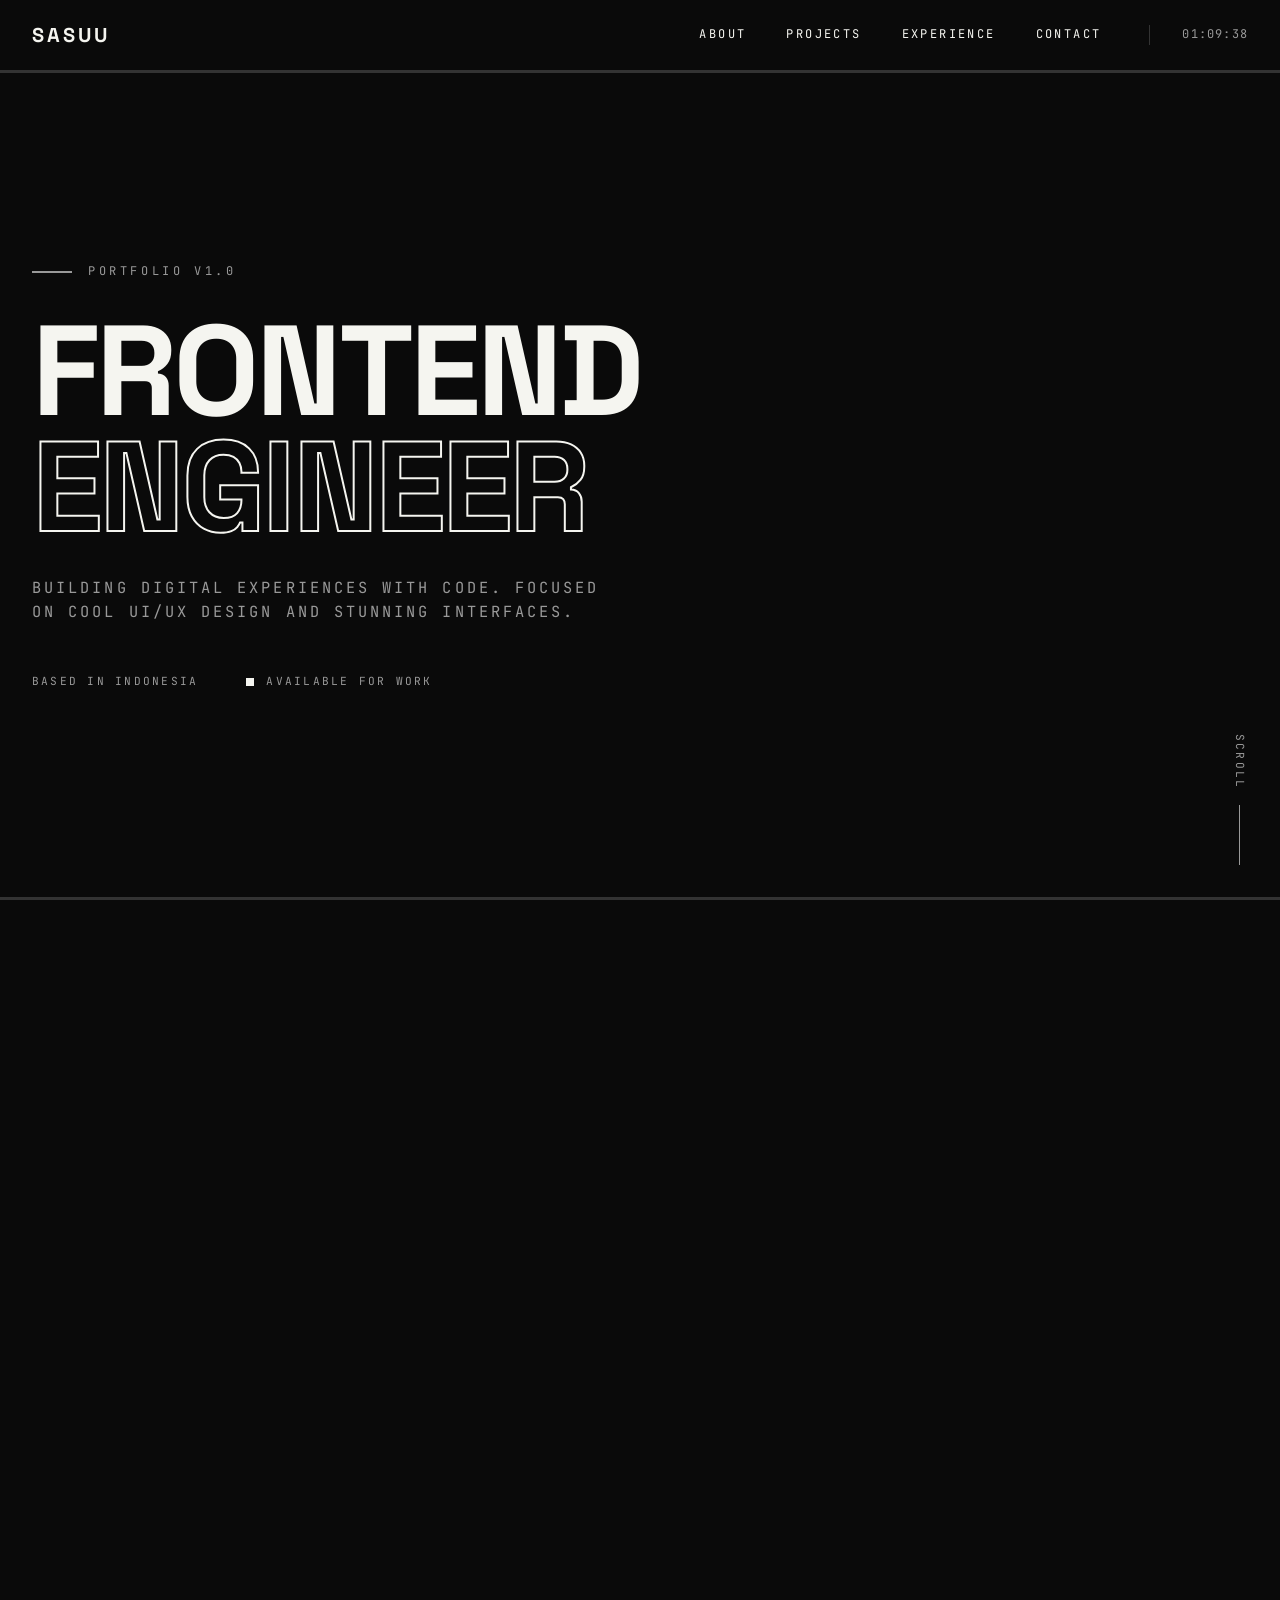
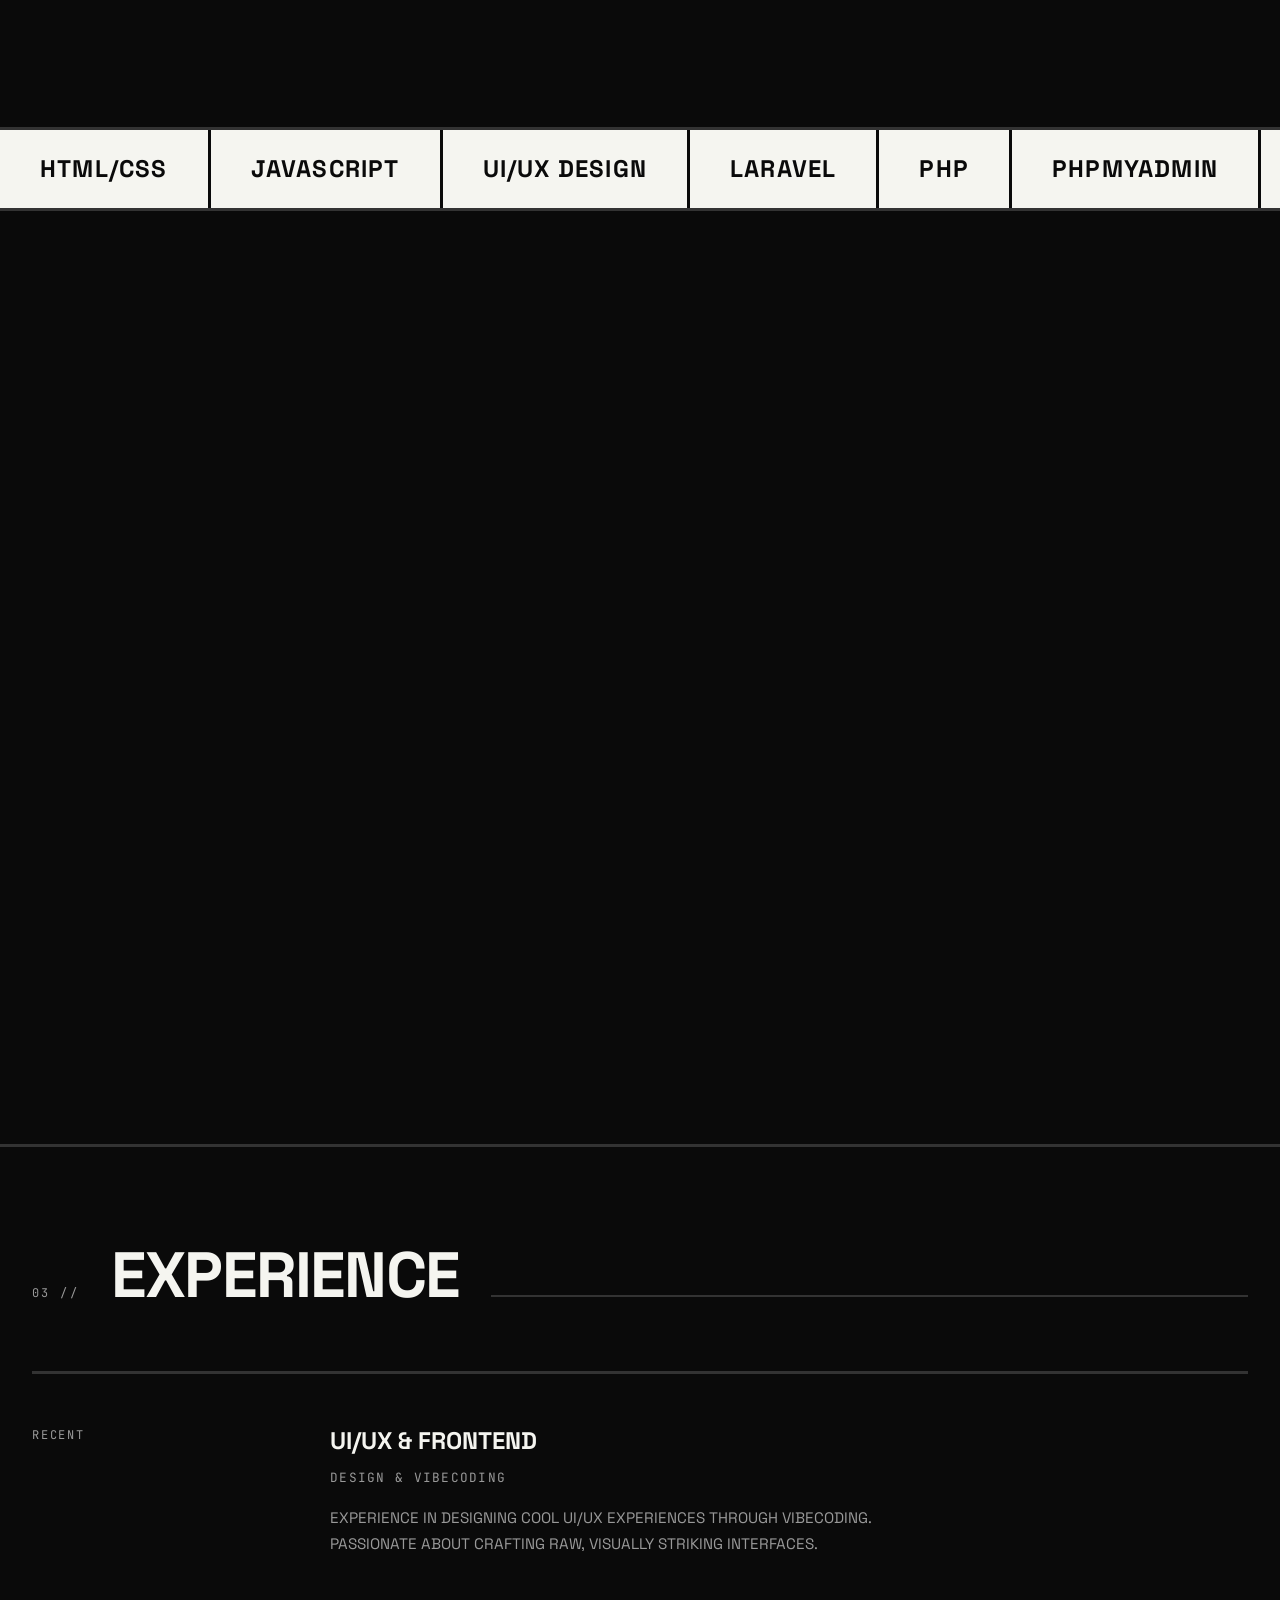
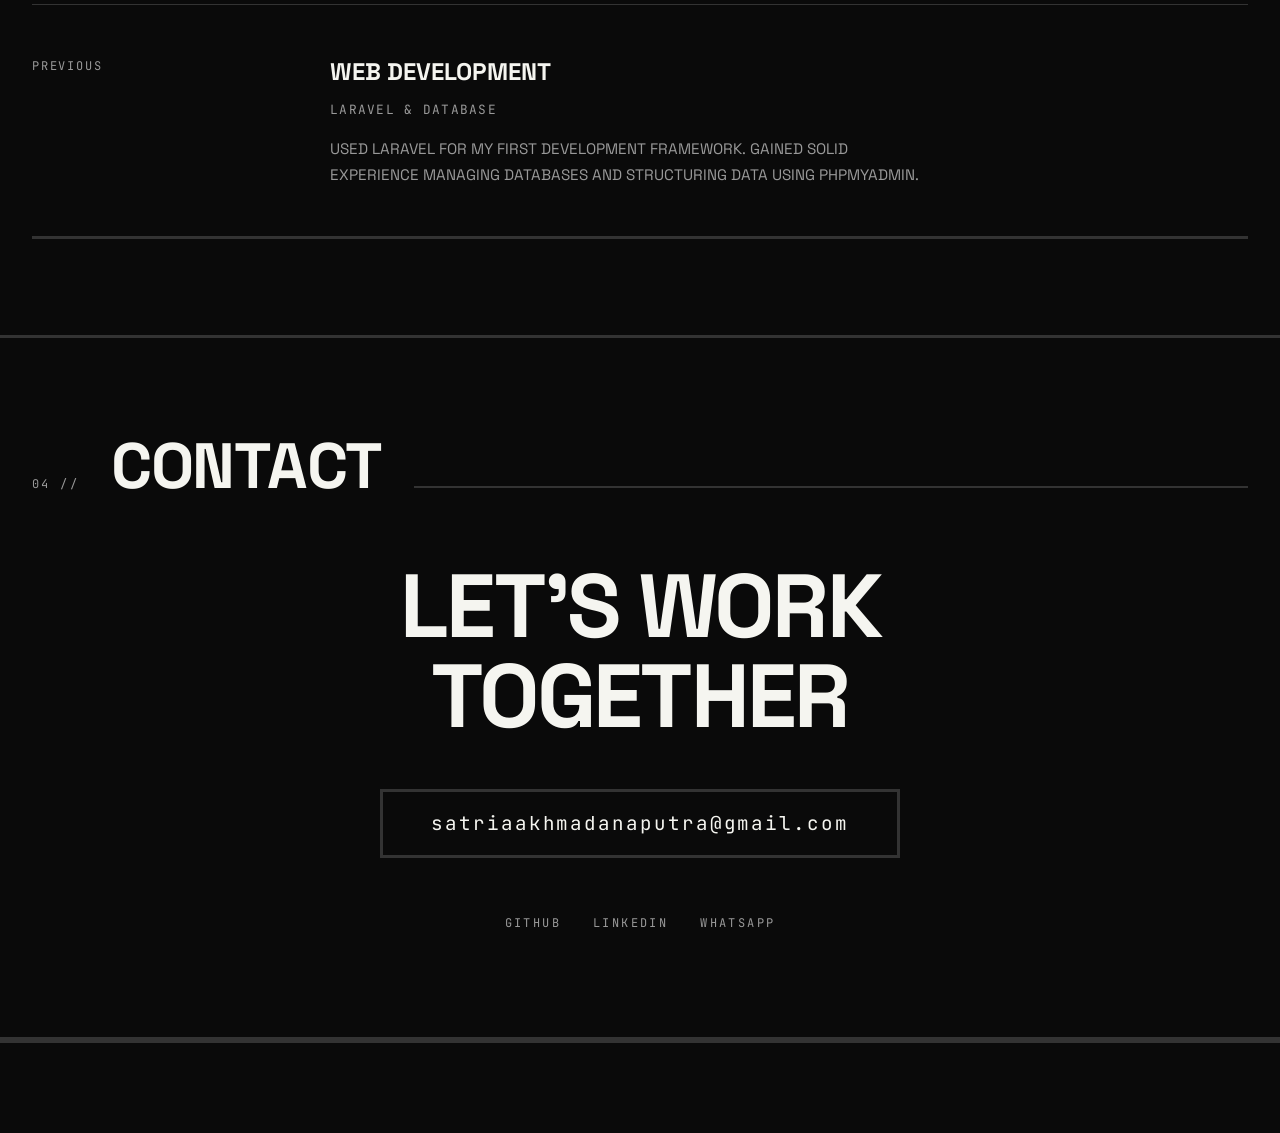
==== index.html @ 155a7291 "portofolio baru" ====
<!DOCTYPE html>
<html lang="en">
<head>
  <meta charset="UTF-8">
  <meta name="viewport" content="width=device-width, initial-scale=1.0">
  
  <title>SASUU | FRONTEND ENGINEER</title>
  <meta name="description" content="Portfolio of Satria Akhmadana Putra (Sasuu), a Frontend Engineer building digital experiences with code.">
  
  <meta property="og:title" content="SASUU | FRONTEND ENGINEER">
  <meta property="og:description" content="Portfolio of Satria Akhmadana Putra (Sasuu), a Frontend Engineer.">
  <meta property="og:type" content="website">
  
  <link rel="icon" type="image/svg+xml" href="data:image/svg+xml,<svg xmlns=%22http://www.w3.org/2000/svg%22 viewBox=%220 0 100 100%22><rect width=%22100%22 height=%22100%22 fill=%22%230A0A0A%22/><text y=%2250%22 x=%2250%22 fill=%22%23F5F5F0%22 font-family=%22sans-serif%22 font-size=%2240%22 dominant-baseline=%22middle%22 text-anchor=%22middle%22>SA</text></svg>">
  
  <link rel="stylesheet" href="style.css">
</head>
<body>

  <!-- ==================== PRELOADER ==================== -->
  <div id="preloader">
    <div class="preloader-text">INITIALIZING SYSTEM</div>
    <div class="preloader-counter">0</div>
    <div class="preloader-line"></div>
  </div>

  <!-- ==================== SCROLL PROGRESS ==================== -->
  <div class="scroll-progress"></div>

  <!-- ==================== NAVIGATION ==================== -->
  <nav class="navbar">
    <div class="nav-inner">
      <a href="#" class="nav-logo" data-scramble>SASUU</a>
      
      <div class="nav-menu">
        <a href="#about" class="nav-link">ABOUT</a>
        <a href="#projects" class="nav-link">PROJECTS</a>
        <a href="#experience" class="nav-link">EXPERIENCE</a>
        <a href="#contact" class="nav-link">CONTACT</a>
        <div class="nav-time">
          <span class="current-time">00:00:00</span>
        </div>
      </div>

      <button class="nav-toggle" aria-label="Toggle Menu">
        <span></span>
        <span></span>
        <span></span>
      </button>
    </div>
  </nav>

  <!-- ==================== HERO SECTION ==================== -->
  <header class="hero">
    <div class="hero-inner">
      <div class="hero-label reveal-left">PORTFOLIO V1.0</div>
      
      <h1 class="hero-title reveal">
        <span data-scramble>FRONTEND</span>
        <span class="outline-text" data-scramble>ENGINEER</span>
      </h1>
      
      <p class="hero-subtitle reveal">
        BUILDING DIGITAL EXPERIENCES WITH CODE. FOCUSED ON COOL UI/UX DESIGN AND STUNNING INTERFACES.
      </p>

      <div class="hero-meta reveal">
        <div class="hero-meta-item">
          BASED IN INDONESIA
        </div>
        <div class="hero-meta-item">
          <span class="status-dot"></span>
          AVAILABLE FOR WORK
        </div>
      </div>
    </div>
    
    <div class="hero-scroll reveal">SCROLL</div>
  </header>

  <main>
    <!-- ==================== ABOUT SECTION ==================== -->
    <section id="about" class="section">
      <div class="section-header reveal">
        <div class="section-number">01 //</div>
        <h2 class="section-title" data-scramble>ABOUT</h2>
        <div class="section-line"></div>
      </div>

      <div class="about-grid reveal">
        <div class="about-photo">
          <img src="https://i.pinimg.com/736x/c5/d0/97/c5d09780739f3e67b4d905e7fbdde817.jpg" alt="Satria Akhmadana Putra (Sasuu)" style="width: 100%; height: 100%; object-fit: cover;">
        </div>
        
        <div class="about-content">
          <p class="about-bio">
            I AM <strong>SATRIA AKHMADANA PUTRA</strong>, ALSO KNOWN AS <strong>SASUU</strong> ONLINE. I AM A FRONTEND ENGINEER SPECIALIZING IN BUILDING EXCEPTIONAL DIGITAL EXPERIENCES.
            <br><br>
            MY EXPERTISE IS IN <strong>FRONTEND DEVELOPMENT</strong> AND DESIGNING COOL UI/UX EXPERIENCES THROUGH VIBECODING. I FOCUS ON CREATING ACCESSIBLE, HUMAN-CENTERED PRODUCTS WITH STUNNING INTERFACES.
          </p>

          <div class="about-stats">
            <div class="stat">
              <div class="stat-number"><span class="counter" data-target="1" data-suffix="">0</span></div>
              <div class="stat-label">YEAR EXP</div>
            </div>
            <div class="stat">
              <div class="stat-number"><span class="counter" data-target="3" data-suffix="+">0</span></div>
              <div class="stat-label">PROJECTS</div>
            </div>
            <div class="stat">
              <div class="stat-number"><span class="counter" data-target="6700" data-suffix="+">0</span></div>
              <div class="stat-label">LINES OF CODE</div>
            </div>
          </div>
        </div>
      </div>
    </section>

    <!-- ==================== SKILLS MARQUEE ==================== -->
    <section class="section marquee-section">
      <div class="marquee-wrapper">
        <div class="marquee-content">
          <div class="marquee-item">HTML/CSS</div>
          <div class="marquee-item">JAVASCRIPT</div>
          <div class="marquee-item">UI/UX DESIGN</div>
          <div class="marquee-item">LARAVEL</div>
          <div class="marquee-item">PHP</div>
          <div class="marquee-item">PHPMYADMIN</div>
          <div class="marquee-item">VIBECODING</div>
          <div class="marquee-item">GIT</div>
        </div>
        <div class="marquee-content" aria-hidden="true">
          <div class="marquee-item">HTML/CSS</div>
          <div class="marquee-item">JAVASCRIPT</div>
          <div class="marquee-item">UI/UX DESIGN</div>
          <div class="marquee-item">LARAVEL</div>
          <div class="marquee-item">PHP</div>
          <div class="marquee-item">PHPMYADMIN</div>
          <div class="marquee-item">VIBECODING</div>
          <div class="marquee-item">GIT</div>
        </div>
      </div>
    </section>

    <!-- ==================== PROJECTS SECTION ==================== -->
    <section id="projects" class="section">
      <div class="section-header reveal">
        <div class="section-number">02 //</div>
        <h2 class="section-title" data-scramble>SELECTED WORKS</h2>
        <div class="section-line"></div>
      </div>

      <div class="projects-grid reveal">
        
        <div class="project-card" data-category="frontend">
          <div class="project-number">01</div>
          <h3 class="project-title" data-scramble>FRONTEND PORTFOLIO</h3>
          <p class="project-desc">A BRUTALIST AND STUNNING FRONTEND PORTFOLIO DEMONSTRATING UI/UX SKILLS.</p>
          <div class="project-tags">
            <span class="project-tag">HTML/CSS</span>
            <span class="project-tag">JAVASCRIPT</span>
            <span class="project-tag">UI/UX</span>
          </div>
          <div class="project-links">
            <a href="#" class="project-link" target="_blank" rel="noopener">GITHUB</a>
          </div>
        </div>

        <div class="project-card" data-category="frontend">
          <div class="project-number">02</div>
          <h3 class="project-title" data-scramble>LARAVEL WEB APP</h3>
          <p class="project-desc">MY FIRST FULL WEB APPLICATION BUILT WITH LARAVEL FRAMEWORK AND PHPMYADMIN.</p>
          <div class="project-tags">
            <span class="project-tag">LARAVEL</span>
            <span class="project-tag">PHP</span>
            <span class="project-tag">PHPMYADMIN</span>
          </div>
          <div class="project-links">
            <a href="#" class="project-link" target="_blank" rel="noopener">GITHUB</a>
          </div>
        </div>

        <div class="project-card" data-category="frontend">
          <div class="project-number">03</div>
          <h3 class="project-title" data-scramble>UI/UX DESIGN EXPLORATION</h3>
          <p class="project-desc">COOL UI/UX DESIGN EXPLORATION THROUGH VIBECODING PRACTICES.</p>
          <div class="project-tags">
            <span class="project-tag">DESIGN</span>
            <span class="project-tag">VIBECODING</span>
          </div>
          <div class="project-links">
            <a href="#" class="project-link" target="_blank" rel="noopener">LIVE DEMO</a>
          </div>
        </div>

      </div>
    </section>

    <!-- ==================== EXPERIENCE SECTION ==================== -->
    <section id="experience" class="section">
      <div class="section-header reveal">
        <div class="section-number">03 //</div>
        <h2 class="section-title" data-scramble>EXPERIENCE</h2>
        <div class="section-line"></div>
      </div>

      <div class="experience-list">
        
        <div class="experience-item reveal">
          <div class="exp-date">RECENT</div>
          <div class="exp-content">
            <h3 class="exp-company">UI/UX & FRONTEND</h3>
            <div class="exp-role">DESIGN & VIBECODING</div>
            <p class="exp-desc">EXPERIENCE IN DESIGNING COOL UI/UX EXPERIENCES THROUGH VIBECODING. PASSIONATE ABOUT CRAFTING RAW, VISUALLY STRIKING INTERFACES.</p>
          </div>
        </div>

        <div class="experience-item reveal">
          <div class="exp-date">PREVIOUS</div>
          <div class="exp-content">
            <h3 class="exp-company">WEB DEVELOPMENT</h3>
            <div class="exp-role">LARAVEL & DATABASE</div>
            <p class="exp-desc">USED LARAVEL FOR MY FIRST DEVELOPMENT FRAMEWORK. GAINED SOLID EXPERIENCE MANAGING DATABASES AND STRUCTURING DATA USING PHPMYADMIN.</p>
          </div>
        </div>

      </div>
    </section>

    <!-- ==================== CONTACT SECTION ==================== -->
    <section id="contact" class="section">
      <div class="section-header reveal">
        <div class="section-number">04 //</div>
        <h2 class="section-title" data-scramble>CONTACT</h2>
        <div class="section-line"></div>
      </div>

      <div class="contact-inner reveal">
        <h2 class="contact-title">LET'S WORK<br>TOGETHER</h2>
        <a href="mailto:satriaakhmadanaputra@gmail.com" class="contact-email">SATRIAAKHMADANAPUTRA@GMAIL.COM</a>
        
        <div class="contact-socials">
          <a href="https://github.com/pemula-coding518" class="social-link" target="_blank" rel="noopener">GITHUB</a>
          <a href="https://www.linkedin.com/in/satria-putra-b079b2379?utm_source=share_via&utm_content=profile&utm_medium=member_android" class="social-link" target="_blank" rel="noopener">LINKEDIN</a>
          <a href="https://wa.me/6285770493387" class="social-link" target="_blank" rel="noopener">WHATSAPP</a>
        </div>
      </div>
    </section>
  </main>

  <!-- ==================== FOOTER ==================== -->
  <footer class="footer">
    <div class="footer-inner reveal">
      <div class="footer-col">
        &copy; <span class="current-year">2026</span> SATRIA AKHMADANA PUTRA
      </div>
      <div class="footer-col">
        INDONESIA
      </div>
      <div class="footer-col footer-links">
        <a href="#about" class="footer-link">ABOUT</a>
        <a href="#projects" class="footer-link">PROJECTS</a>
      </div>
    </div>
  </footer>

  <script src="script.js"></script>
</body>
</html>
---- style.css ----
/* ============================================================
   BRUTALIST PORTFOLIO — STYLE SHEET
   Monochrome · Angular · Raw · Professional
   ============================================================ */

/* ---------- Google Fonts ---------- */
@import url('https://fonts.googleapis.com/css2?family=Space+Grotesk:wght@400;500;600;700&family=JetBrains+Mono:wght@400;500&display=swap');

/* ---------- CSS Custom Properties ---------- */
:root {
  --bg:         #0A0A0A;
  --surface:    #141414;
  --border:     #333333;
  --text:       #F5F5F0;
  --text-dim:   #999999;
  --accent:     #FFFFFF;
  --highlight:  #E8E8E0;

  --font-heading: 'Space Grotesk', sans-serif;
  --font-mono:    'JetBrains Mono', monospace;

  --border-thick: 3px solid var(--border);
  --border-thin:  1px solid var(--border);
  --transition:   0.3s cubic-bezier(0.25, 0.46, 0.45, 0.94);
}

/* ---------- Reset ---------- */
*, *::before, *::after {
  margin: 0;
  padding: 0;
  box-sizing: border-box;
}

html {
  scroll-behavior: smooth;
  font-size: 16px;
  scrollbar-width: thin;
  scrollbar-color: var(--text-dim) var(--bg);
}

body {
  font-family: var(--font-heading);
  background: var(--bg);
  color: var(--text);
  line-height: 1.6;
  overflow-x: hidden;
  cursor: default;
}

::selection {
  background: var(--text);
  color: var(--bg);
}

img { max-width: 100%; display: block; }
a   { color: inherit; text-decoration: none; }
ul  { list-style: none; }

/* ---------- Custom Scrollbar (Webkit) ---------- */
::-webkit-scrollbar { width: 8px; }
::-webkit-scrollbar-track { background: var(--bg); }
::-webkit-scrollbar-thumb { background: var(--border); }
::-webkit-scrollbar-thumb:hover { background: var(--text-dim); }

/* ============================================================
   PRELOADER
   ============================================================ */
#preloader {
  position: fixed;
  inset: 0;
  z-index: 9999;
  background: var(--bg);
  display: flex;
  flex-direction: column;
  align-items: center;
  justify-content: center;
  transition: opacity 0.6s ease, visibility 0.6s ease;
}

#preloader.hidden {
  opacity: 0;
  visibility: hidden;
  pointer-events: none;
}

.preloader-text {
  font-family: var(--font-mono);
  font-size: 0.875rem;
  color: var(--text-dim);
  text-transform: uppercase;
  letter-spacing: 0.3em;
  margin-bottom: 2rem;
}

.preloader-counter {
  font-family: var(--font-heading);
  font-size: clamp(4rem, 15vw, 12rem);
  font-weight: 700;
  color: var(--text);
  line-height: 1;
}

.preloader-line {
  width: 200px;
  height: 3px;
  background: var(--border);
  margin-top: 2rem;
  position: relative;
  overflow: hidden;
}

.preloader-line::after {
  content: '';
  position: absolute;
  left: 0;
  top: 0;
  height: 100%;
  width: 0%;
  background: var(--text);
  transition: width 0.1s linear;
}

/* ============================================================
   SCROLL PROGRESS
   ============================================================ */
.scroll-progress {
  position: fixed;
  top: 0;
  left: 0;
  height: 3px;
  background: var(--text);
  width: 0%;
  z-index: 10000;
  transition: none;
}

/* ============================================================
   NAVIGATION
   ============================================================ */
.navbar {
  position: fixed;
  top: 0;
  left: 0;
  width: 100%;
  z-index: 1000;
  background: var(--bg);
  border-bottom: var(--border-thick);
  padding: 0 2rem;
  transition: background var(--transition);
}

.navbar.scrolled {
  background: rgba(10, 10, 10, 0.95);
  backdrop-filter: blur(4px);
}

.nav-inner {
  display: flex;
  align-items: center;
  justify-content: space-between;
  height: 70px;
  max-width: 1400px;
  margin: 0 auto;
}

.nav-logo {
  font-family: var(--font-heading);
  font-size: 1.25rem;
  font-weight: 700;
  letter-spacing: 0.15em;
  text-transform: uppercase;
}

.nav-menu {
  display: flex;
  align-items: center;
  gap: 2.5rem;
}

.nav-link {
  font-family: var(--font-mono);
  font-size: 0.75rem;
  letter-spacing: 0.2em;
  text-transform: uppercase;
  position: relative;
  padding: 0.25rem 0;
}

.nav-link::after {
  content: '';
  position: absolute;
  bottom: 0;
  left: 0;
  width: 0;
  height: 2px;
  background: var(--text);
  transition: width var(--transition);
}

.nav-link:hover::after,
.nav-link.active::after {
  width: 100%;
}

.nav-time {
  font-family: var(--font-mono);
  font-size: 0.75rem;
  color: var(--text-dim);
  letter-spacing: 0.1em;
  border-left: var(--border-thin);
  padding-left: 2rem;
  margin-left: 0.5rem;
}

/* Mobile Toggle */
.nav-toggle {
  display: none;
  flex-direction: column;
  gap: 6px;
  cursor: pointer;
  background: none;
  border: none;
  padding: 4px;
  z-index: 1001;
}

.nav-toggle span {
  display: block;
  width: 28px;
  height: 2px;
  background: var(--text);
  transition: transform var(--transition), opacity var(--transition);
}

.nav-toggle.active span:nth-child(1) { transform: translateY(8px) rotate(45deg); }
.nav-toggle.active span:nth-child(2) { opacity: 0; }
.nav-toggle.active span:nth-child(3) { transform: translateY(-8px) rotate(-45deg); }

/* ============================================================
   HERO
   ============================================================ */
.hero {
  min-height: 100vh;
  display: flex;
  flex-direction: column;
  justify-content: center;
  padding: 120px 2rem 4rem;
  position: relative;
  border-bottom: var(--border-thick);
}

.hero-inner {
  max-width: 1400px;
  margin: 0 auto;
  width: 100%;
}

.hero-label {
  font-family: var(--font-mono);
  font-size: 0.75rem;
  letter-spacing: 0.3em;
  color: var(--text-dim);
  text-transform: uppercase;
  margin-bottom: 2rem;
  display: flex;
  align-items: center;
  gap: 1rem;
}

.hero-label::before {
  content: '';
  width: 40px;
  height: 2px;
  background: var(--text-dim);
}

.hero-title {
  font-family: var(--font-heading);
  font-size: clamp(3.5rem, 10vw, 11rem);
  font-weight: 700;
  line-height: 0.9;
  letter-spacing: -0.03em;
  text-transform: uppercase;
  margin-bottom: 2rem;
}

.hero-title span {
  display: block;
}

.hero-title .outline-text {
  -webkit-text-stroke: 2px var(--text);
  color: transparent;
}

.hero-subtitle {
  font-family: var(--font-mono);
  font-size: clamp(0.75rem, 1.2vw, 1rem);
  color: var(--text-dim);
  letter-spacing: 0.2em;
  text-transform: uppercase;
  max-width: 600px;
  margin-bottom: 3rem;
}

.hero-meta {
  display: flex;
  align-items: center;
  gap: 3rem;
  flex-wrap: wrap;
}

.hero-meta-item {
  font-family: var(--font-mono);
  font-size: 0.7rem;
  letter-spacing: 0.2em;
  text-transform: uppercase;
  color: var(--text-dim);
  display: flex;
  align-items: center;
  gap: 0.75rem;
}

.status-dot {
  width: 8px;
  height: 8px;
  background: var(--text);
  display: inline-block;
  animation: pulse 2s ease-in-out infinite;
}

@keyframes pulse {
  0%, 100% { opacity: 1; }
  50% { opacity: 0.3; }
}

.hero-scroll {
  position: absolute;
  bottom: 2rem;
  right: 2rem;
  font-family: var(--font-mono);
  font-size: 0.7rem;
  letter-spacing: 0.2em;
  color: var(--text-dim);
  writing-mode: vertical-rl;
  display: flex;
  align-items: center;
  gap: 1rem;
}

.hero-scroll::after {
  content: '';
  width: 1px;
  height: 60px;
  background: var(--text-dim);
  animation: scrollLine 2s ease-in-out infinite;
}

@keyframes scrollLine {
  0% { transform: scaleY(0); transform-origin: top; }
  50% { transform: scaleY(1); transform-origin: top; }
  51% { transform-origin: bottom; }
  100% { transform: scaleY(0); transform-origin: bottom; }
}

/* ============================================================
   SECTION COMMON
   ============================================================ */
.section {
  padding: 6rem 2rem;
  border-bottom: var(--border-thick);
  position: relative;
}

.section-header {
  max-width: 1400px;
  margin: 0 auto 4rem;
  display: flex;
  align-items: baseline;
  gap: 2rem;
}

.section-number {
  font-family: var(--font-mono);
  font-size: 0.75rem;
  color: var(--text-dim);
  letter-spacing: 0.2em;
}

.section-title {
  font-family: var(--font-heading);
  font-size: clamp(2rem, 5vw, 4.5rem);
  font-weight: 700;
  text-transform: uppercase;
  letter-spacing: -0.02em;
  line-height: 1;
}

.section-line {
  flex: 1;
  height: 2px;
  background: var(--border);
}

/* ============================================================
   ABOUT
   ============================================================ */
.about-grid {
  max-width: 1400px;
  margin: 0 auto;
  display: grid;
  grid-template-columns: 1fr 1fr;
  gap: 0;
  border: var(--border-thick);
}

.about-photo {
  background: var(--surface);
  display: flex;
  align-items: center;
  justify-content: center;
  min-height: 500px;
  border-right: var(--border-thick);
  position: relative;
  overflow: hidden;
}

.about-photo-placeholder {
  font-family: var(--font-mono);
  font-size: 0.875rem;
  color: var(--text-dim);
  text-transform: uppercase;
  letter-spacing: 0.2em;
  text-align: center;
}

.about-photo img {
  width: 100%;
  height: 100%;
  object-fit: cover;
  position: absolute;
  inset: 0;
}

.about-content {
  padding: 3rem;
  display: flex;
  flex-direction: column;
  justify-content: center;
}

.about-bio {
  font-size: 1.05rem;
  line-height: 1.8;
  color: var(--text);
  margin-bottom: 3rem;
}

.about-bio strong {
  color: var(--accent);
}

.about-stats {
  display: grid;
  grid-template-columns: repeat(3, 1fr);
  gap: 0;
}

.stat {
  padding: 1.5rem;
  border: var(--border-thin);
  text-align: center;
}

.stat-number {
  font-family: var(--font-heading);
  font-size: 2.5rem;
  font-weight: 700;
  line-height: 1;
  margin-bottom: 0.5rem;
}

.stat-label {
  font-family: var(--font-mono);
  font-size: 0.65rem;
  color: var(--text-dim);
  text-transform: uppercase;
  letter-spacing: 0.2em;
}

/* ============================================================
   SKILLS MARQUEE
   ============================================================ */
.marquee-section {
  padding: 0;
  overflow: hidden;
  border-bottom: var(--border-thick);
  background: var(--text);
  color: var(--bg);
}

.marquee-wrapper {
  display: flex;
  width: max-content;
  animation: marquee 30s linear infinite;
}

.marquee-wrapper:hover {
  animation-play-state: paused;
}

.marquee-content {
  display: flex;
  align-items: center;
  gap: 0;
  flex-shrink: 0;
}

.marquee-item {
  font-family: var(--font-heading);
  font-size: clamp(1rem, 2vw, 1.5rem);
  font-weight: 700;
  text-transform: uppercase;
  letter-spacing: 0.05em;
  padding: 1.25rem 2.5rem;
  white-space: nowrap;
  border-right: 3px solid var(--bg);
}

@keyframes marquee {
  0%   { transform: translateX(0); }
  100% { transform: translateX(-50%); }
}

/* ============================================================
   PROJECTS
   ============================================================ */
.filter-bar {
  max-width: 1400px;
  margin: 0 auto 3rem;
  display: flex;
  gap: 1rem;
  flex-wrap: wrap;
}

.filter-btn {
  font-family: var(--font-mono);
  font-size: 0.75rem;
  letter-spacing: 0.15em;
  text-transform: uppercase;
  padding: 0.6rem 1.5rem;
  border: 2px solid var(--border);
  background: transparent;
  color: var(--text-dim);
  cursor: pointer;
  transition: all var(--transition);
}

.filter-btn:hover,
.filter-btn.active {
  background: var(--text);
  color: var(--bg);
  border-color: var(--text);
}

.projects-grid {
  max-width: 1400px;
  margin: 0 auto;
  display: grid;
  grid-template-columns: repeat(2, 1fr);
  gap: 0;
  border: var(--border-thick);
}

.project-card {
  padding: 2.5rem;
  border: var(--border-thin);
  transition: all var(--transition);
  position: relative;
  overflow: hidden;
}

.project-card::before {
  content: '';
  position: absolute;
  inset: 0;
  background: var(--text);
  transform: translateY(100%);
  transition: transform 0.4s cubic-bezier(0.25, 0.46, 0.45, 0.94);
  z-index: 0;
}

.project-card:hover::before {
  transform: translateY(0);
}

.project-card:hover {
  color: var(--bg);
}

.project-card > * {
  position: relative;
  z-index: 1;
}

.project-number {
  font-family: var(--font-mono);
  font-size: 0.75rem;
  color: var(--text-dim);
  letter-spacing: 0.2em;
  margin-bottom: 1.5rem;
  transition: color var(--transition);
}

.project-card:hover .project-number {
  color: var(--text-dim);
}

.project-title {
  font-family: var(--font-heading);
  font-size: 1.75rem;
  font-weight: 700;
  text-transform: uppercase;
  letter-spacing: -0.01em;
  margin-bottom: 1rem;
  line-height: 1.2;
}

.project-desc {
  font-size: 0.9rem;
  color: var(--text-dim);
  line-height: 1.6;
  margin-bottom: 1.5rem;
  transition: color var(--transition);
}

.project-card:hover .project-desc {
  color: #666;
}

.project-tags {
  display: flex;
  flex-wrap: wrap;
  gap: 0.5rem;
  margin-bottom: 1.5rem;
}

.project-tag {
  font-family: var(--font-mono);
  font-size: 0.65rem;
  letter-spacing: 0.1em;
  padding: 0.3rem 0.75rem;
  border: 1px solid var(--border);
  text-transform: uppercase;
  transition: border-color var(--transition);
}

.project-card:hover .project-tag {
  border-color: var(--bg);
}

.project-links {
  display: flex;
  gap: 1.5rem;
}

.project-link {
  font-family: var(--font-mono);
  font-size: 0.7rem;
  letter-spacing: 0.15em;
  text-transform: uppercase;
  position: relative;
  transition: color var(--transition);
}

.project-link::after {
  content: '→';
  margin-left: 0.5rem;
  transition: margin-left var(--transition);
}

.project-link:hover::after {
  margin-left: 1rem;
}

/* Hidden for filtering */
.project-card.hidden {
  display: none;
}

/* ============================================================
   EXPERIENCE
   ============================================================ */
.experience-list {
  max-width: 1400px;
  margin: 0 auto;
}

.experience-item {
  display: grid;
  grid-template-columns: 250px 1fr;
  gap: 3rem;
  padding: 3rem 0;
  border-bottom: var(--border-thin);
  align-items: start;
}

.experience-item:first-child {
  border-top: var(--border-thick);
}

.experience-item:last-child {
  border-bottom: var(--border-thick);
}

.exp-date {
  font-family: var(--font-mono);
  font-size: 0.75rem;
  color: var(--text-dim);
  letter-spacing: 0.15em;
  text-transform: uppercase;
  padding-top: 0.25rem;
}

.exp-content {}

.exp-company {
  font-family: var(--font-heading);
  font-size: 1.5rem;
  font-weight: 700;
  text-transform: uppercase;
  margin-bottom: 0.5rem;
}

.exp-role {
  font-family: var(--font-mono);
  font-size: 0.8rem;
  color: var(--text-dim);
  letter-spacing: 0.1em;
  text-transform: uppercase;
  margin-bottom: 1rem;
}

.exp-desc {
  font-size: 0.95rem;
  color: var(--text-dim);
  line-height: 1.7;
  max-width: 600px;
}

/* ============================================================
   CONTACT
   ============================================================ */
.contact-inner {
  max-width: 1400px;
  margin: 0 auto;
  text-align: center;
}

.contact-title {
  font-family: var(--font-heading);
  font-size: clamp(2.5rem, 7vw, 7rem);
  font-weight: 700;
  text-transform: uppercase;
  letter-spacing: -0.03em;
  line-height: 1;
  margin-bottom: 3rem;
}

.contact-email {
  display: inline-block;
  font-family: var(--font-mono);
  font-size: clamp(0.9rem, 1.5vw, 1.25rem);
  letter-spacing: 0.1em;
  padding: 1rem 3rem;
  border: var(--border-thick);
  text-transform: lowercase;
  transition: all var(--transition);
  margin-bottom: 3rem;
}

.contact-email:hover {
  background: var(--text);
  color: var(--bg);
  border-color: var(--text);
}

.contact-socials {
  display: flex;
  justify-content: center;
  gap: 2rem;
}

.social-link {
  font-family: var(--font-mono);
  font-size: 0.75rem;
  letter-spacing: 0.2em;
  text-transform: uppercase;
  color: var(--text-dim);
  position: relative;
  padding: 0.5rem 0;
  transition: color var(--transition);
}

.social-link:hover {
  color: var(--text);
}

.social-link::after {
  content: '';
  position: absolute;
  bottom: 0;
  left: 0;
  width: 0;
  height: 1px;
  background: var(--text);
  transition: width var(--transition);
}

.social-link:hover::after {
  width: 100%;
}

/* ============================================================
   FOOTER
   ============================================================ */
.footer {
  padding: 2rem;
  border-top: var(--border-thick);
}

.footer-inner {
  max-width: 1400px;
  margin: 0 auto;
  display: grid;
  grid-template-columns: repeat(3, 1fr);
  gap: 2rem;
  align-items: center;
}

.footer-col {
  font-family: var(--font-mono);
  font-size: 0.7rem;
  color: var(--text-dim);
  letter-spacing: 0.15em;
  text-transform: uppercase;
}

.footer-col:nth-child(2) {
  text-align: center;
}

.footer-col:nth-child(3) {
  text-align: right;
}

.footer-links {
  display: flex;
  justify-content: flex-end;
  gap: 2rem;
}

.footer-link {
  color: var(--text-dim);
  transition: color var(--transition);
}

.footer-link:hover {
  color: var(--text);
}

/* ============================================================
   SCROLL REVEAL
   ============================================================ */
.reveal {
  opacity: 0;
  transform: translateY(40px);
  transition: opacity 0.8s ease, transform 0.8s ease;
}

.reveal.revealed {
  opacity: 1;
  transform: translateY(0);
}

.reveal-left {
  opacity: 0;
  transform: translateX(-40px);
  transition: opacity 0.8s ease, transform 0.8s ease;
}

.reveal-left.revealed {
  opacity: 1;
  transform: translateX(0);
}

.reveal-right {
  opacity: 0;
  transform: translateX(40px);
  transition: opacity 0.8s ease, transform 0.8s ease;
}

.reveal-right.revealed {
  opacity: 1;
  transform: translateX(0);
}

/* ============================================================
   GLITCH TEXT EFFECT
   ============================================================ */
[data-scramble] {
  cursor: pointer;
}

/* ============================================================
   RESPONSIVE — TABLET
   ============================================================ */
@media (max-width: 1024px) {
  .about-grid {
    grid-template-columns: 1fr;
  }

  .about-photo {
    border-right: none;
    border-bottom: var(--border-thick);
    min-height: 350px;
  }

  .projects-grid {
    grid-template-columns: 1fr;
  }

  .experience-item {
    grid-template-columns: 1fr;
    gap: 1rem;
  }

  .footer-inner {
    grid-template-columns: 1fr;
    text-align: center;
    gap: 1rem;
  }

  .footer-col:nth-child(2),
  .footer-col:nth-child(3) {
    text-align: center;
  }

  .footer-links {
    justify-content: center;
  }
}

/* ============================================================
   RESPONSIVE — MOBILE
   ============================================================ */
@media (max-width: 768px) {
  .nav-toggle {
    display: flex;
  }

  .nav-menu {
    position: fixed;
    top: 0;
    left: 0;
    width: 100%;
    height: 100vh;
    background: var(--bg);
    flex-direction: column;
    align-items: center;
    justify-content: center;
    gap: 2.5rem;
    transform: translateX(100%);
    transition: transform 0.4s ease;
    border-left: var(--border-thick);
  }

  .nav-menu.open {
    transform: translateX(0);
  }

  .nav-menu .nav-link {
    font-size: 1.25rem;
    letter-spacing: 0.3em;
  }

  .nav-time {
    display: none;
  }

  .hero {
    padding: 100px 1.5rem 3rem;
  }

  .hero-scroll {
    display: none;
  }

  .section {
    padding: 4rem 1.5rem;
  }

  .section-header {
    flex-direction: column;
    gap: 0.75rem;
    margin-bottom: 3rem;
  }

  .section-line {
    display: none;
  }

  .about-content {
    padding: 2rem;
  }

  .about-stats {
    grid-template-columns: 1fr;
  }

  .project-card {
    padding: 2rem;
  }

  .contact-email {
    padding: 0.75rem 2rem;
    font-size: 0.8rem;
  }

  .contact-socials {
    flex-direction: column;
    align-items: center;
    gap: 1rem;
  }

  .hero-meta {
    flex-direction: column;
    gap: 1rem;
    align-items: flex-start;
  }

  .filter-bar {
    gap: 0.5rem;
  }

  .filter-btn {
    padding: 0.4rem 1rem;
    font-size: 0.65rem;
  }
}

/* ============================================================
   UTILITY
   ============================================================ */
.visually-hidden {
  position: absolute;
  width: 1px;
  height: 1px;
  padding: 0;
  margin: -1px;
  overflow: hidden;
  clip: rect(0, 0, 0, 0);
  border: 0;
}
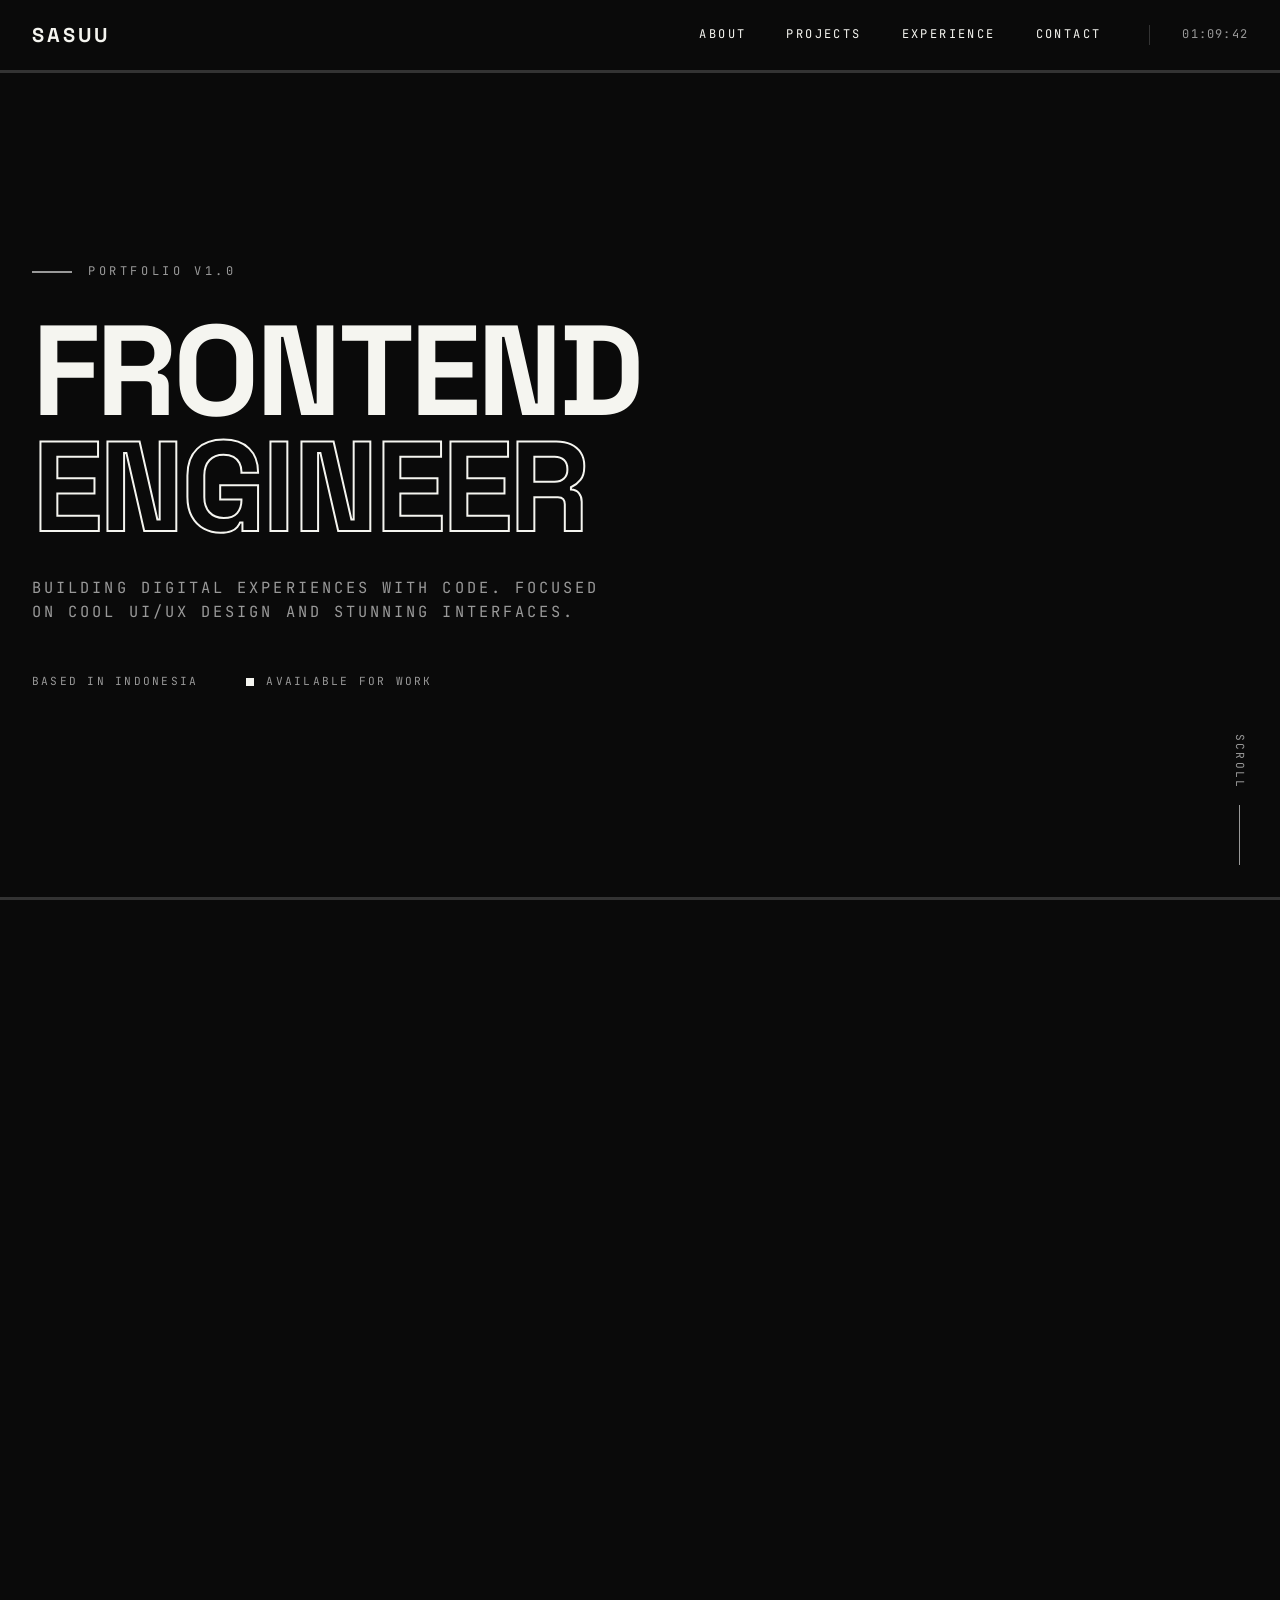
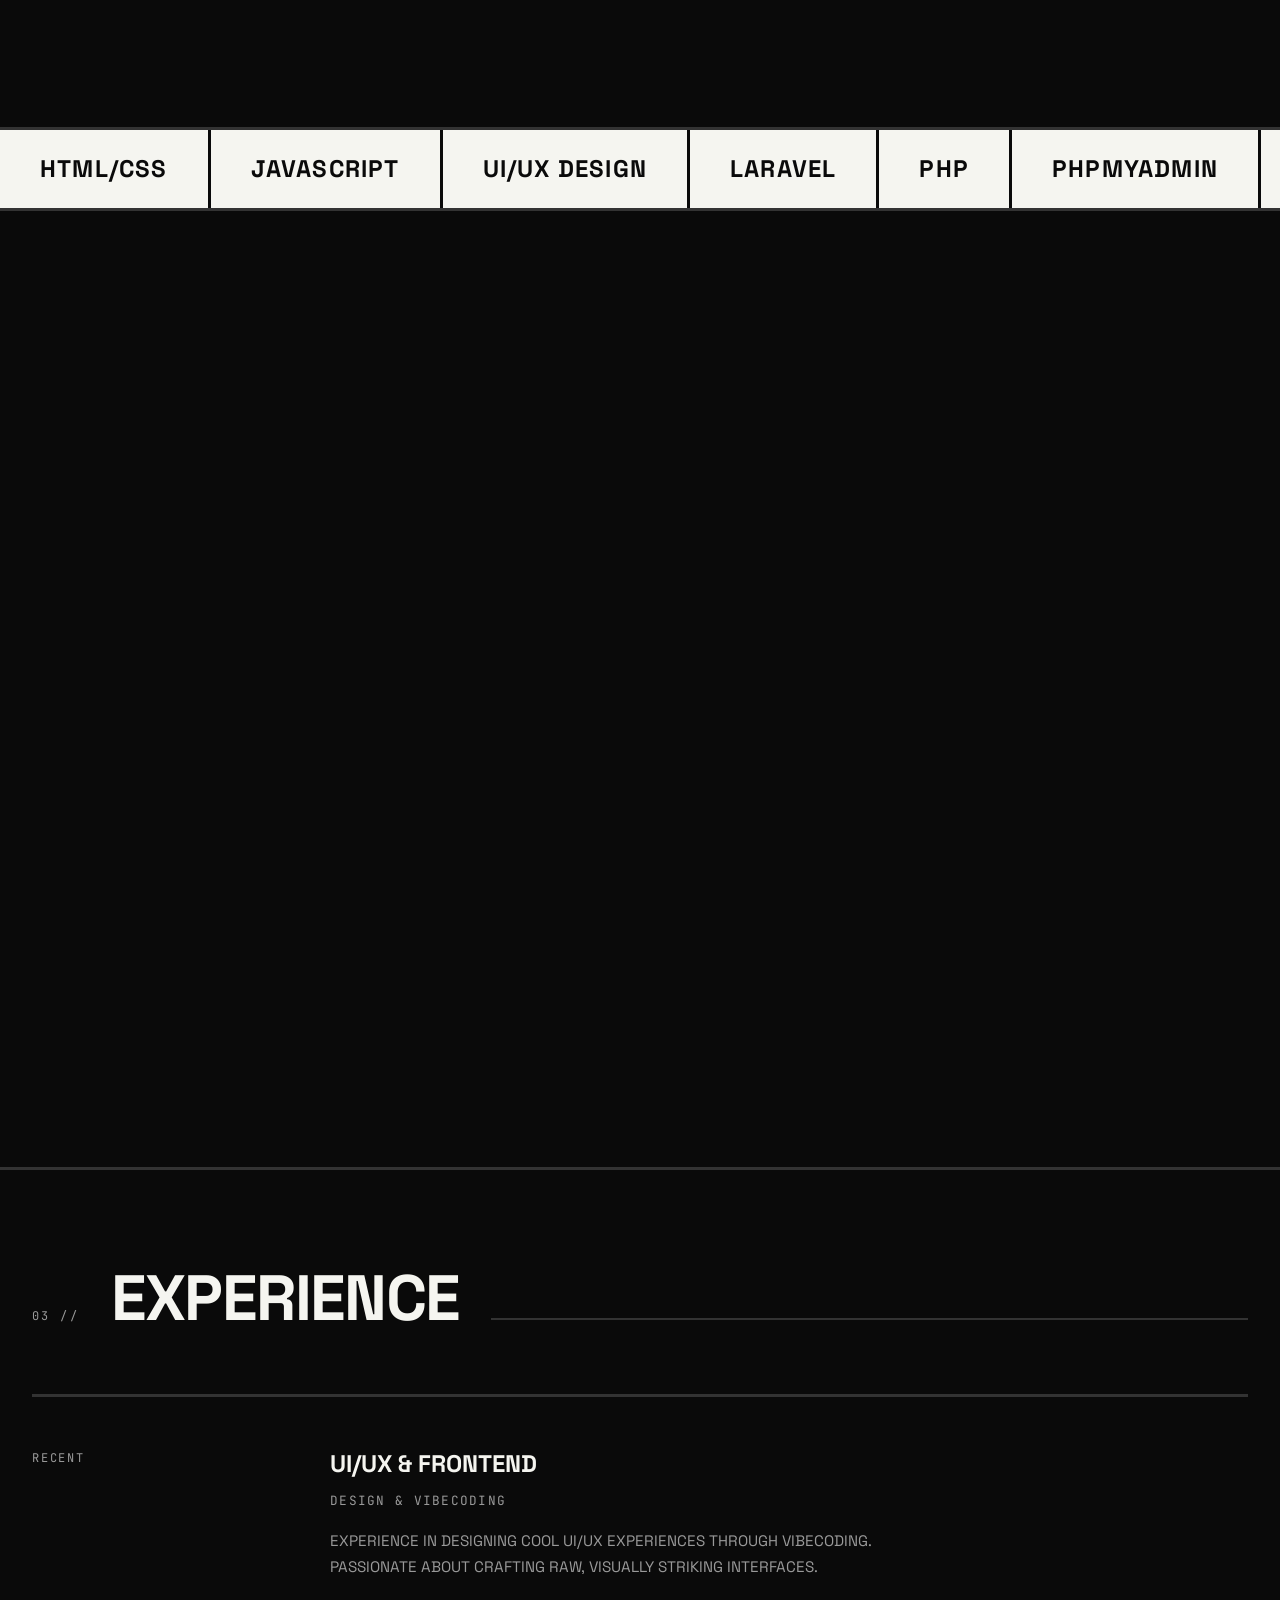
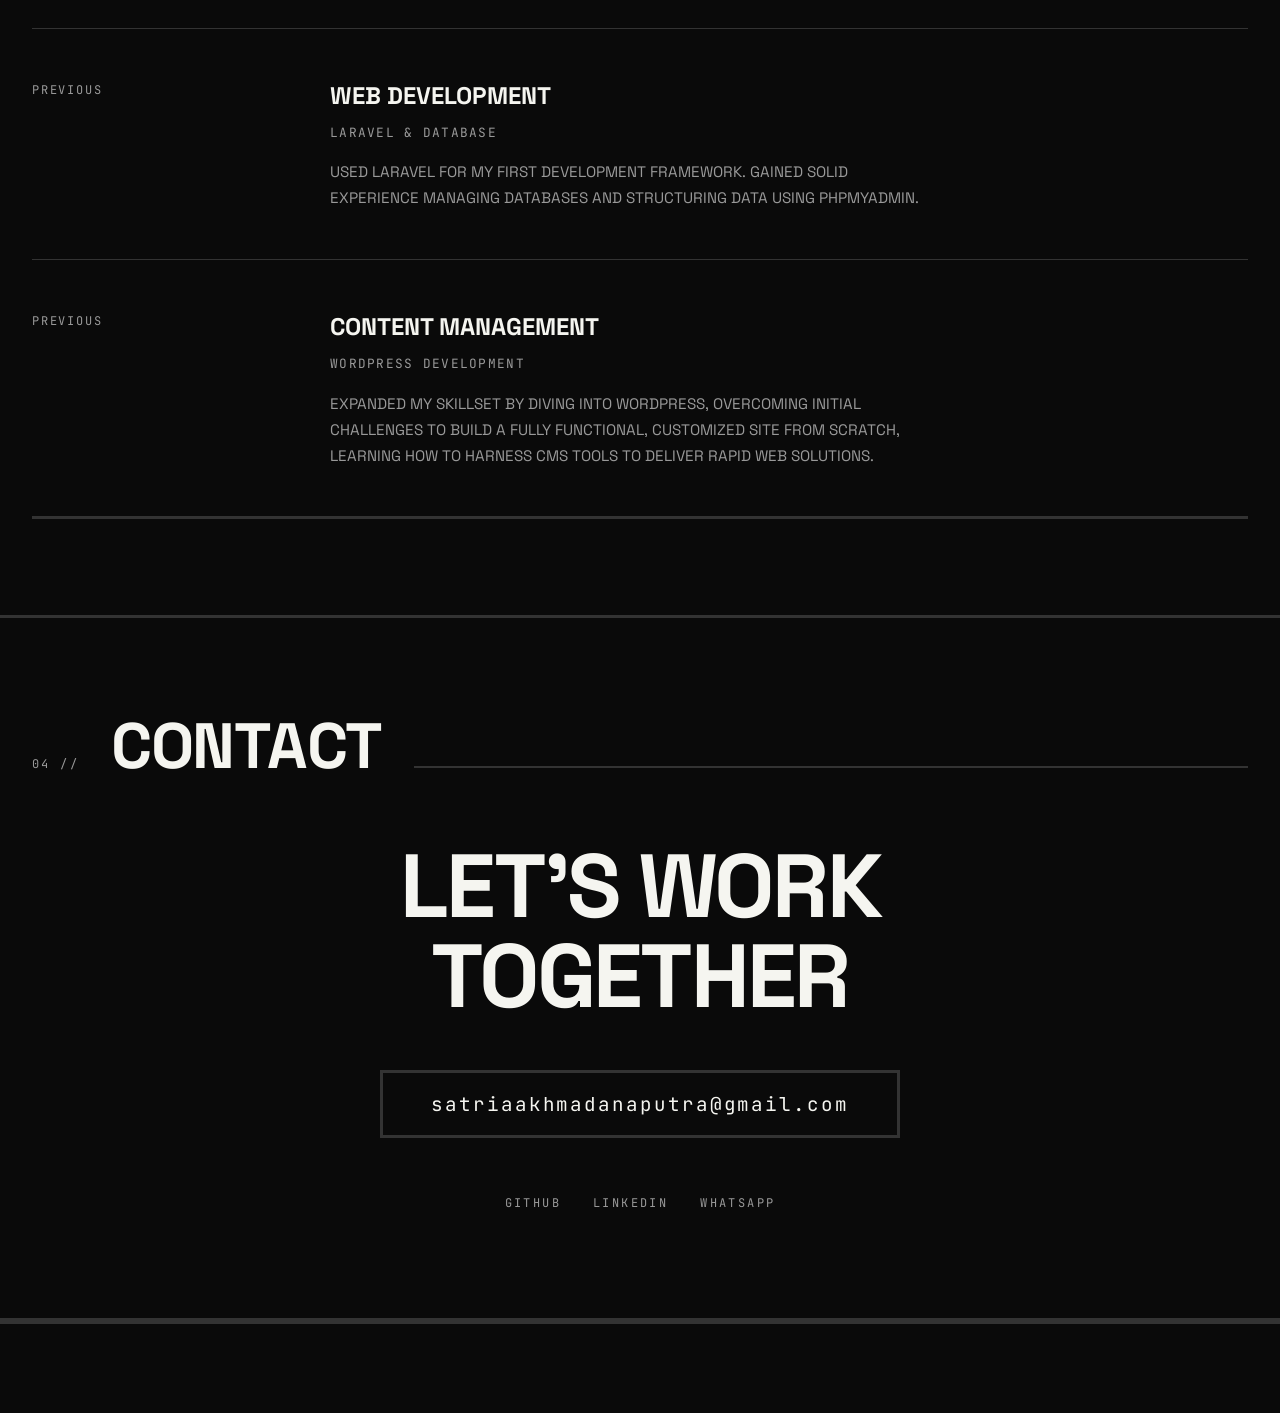
==== commit 5304cb89: "penambahan website wordpress" ====
--- a/index.html
+++ b/index.html
@@ -105,7 +105,7 @@
               <div class="stat-label">YEAR EXP</div>
             </div>
             <div class="stat">
-              <div class="stat-number"><span class="counter" data-target="3" data-suffix="+">0</span></div>
+              <div class="stat-number"><span class="counter" data-target="4" data-suffix="+">0</span></div>
               <div class="stat-label">PROJECTS</div>
             </div>
             <div class="stat">
@@ -129,6 +129,7 @@
           <div class="marquee-item">PHPMYADMIN</div>
           <div class="marquee-item">VIBECODING</div>
           <div class="marquee-item">GIT</div>
+          <div class="marquee-item">WORDPRESS</div>
         </div>
         <div class="marquee-content" aria-hidden="true">
           <div class="marquee-item">HTML/CSS</div>
@@ -139,6 +140,7 @@
           <div class="marquee-item">PHPMYADMIN</div>
           <div class="marquee-item">VIBECODING</div>
           <div class="marquee-item">GIT</div>
+          <div class="marquee-item">WORDPRESS</div>
         </div>
       </div>
     </section>
@@ -191,6 +193,20 @@
           </div>
           <div class="project-links">
             <a href="#" class="project-link" target="_blank" rel="noopener">LIVE DEMO</a>
+          </div>
+        </div>
+
+        <div class="project-card" data-category="frontend">
+          <div class="project-number">04</div>
+          <h3 class="project-title" data-scramble>WORDPRESS WEBSITE</h3>
+          <p class="project-desc">CUSTOM WORDPRESS SITE FOCUSED ON ACCESSIBILITY AND MODERN DESIGN.</p>
+          <div class="project-tags">
+            <span class="project-tag">WORDPRESS</span>
+            <span class="project-tag">CMS</span>
+            <span class="project-tag">DESIGN</span>
+          </div>
+          <div class="project-links">
+            <a href="https://satriaakhmadanaputra-brgvi.wordpress.com/" class="project-link" target="_blank" rel="noopener">LIVE DEMO</a>
           </div>
         </div>
 
@@ -225,6 +241,15 @@
           </div>
         </div>
 
+        <div class="experience-item reveal">
+          <div class="exp-date">PREVIOUS</div>
+          <div class="exp-content">
+            <h3 class="exp-company">CONTENT MANAGEMENT</h3>
+            <div class="exp-role">WORDPRESS DEVELOPMENT</div>
+            <p class="exp-desc">EXPANDED MY SKILLSET BY DIVING INTO WORDPRESS, OVERCOMING INITIAL CHALLENGES TO BUILD A FULLY FUNCTIONAL, CUSTOMIZED SITE FROM SCRATCH, LEARNING HOW TO HARNESS CMS TOOLS TO DELIVER RAPID WEB SOLUTIONS.</p>
+          </div>
+        </div>
+
       </div>
     </section>
 
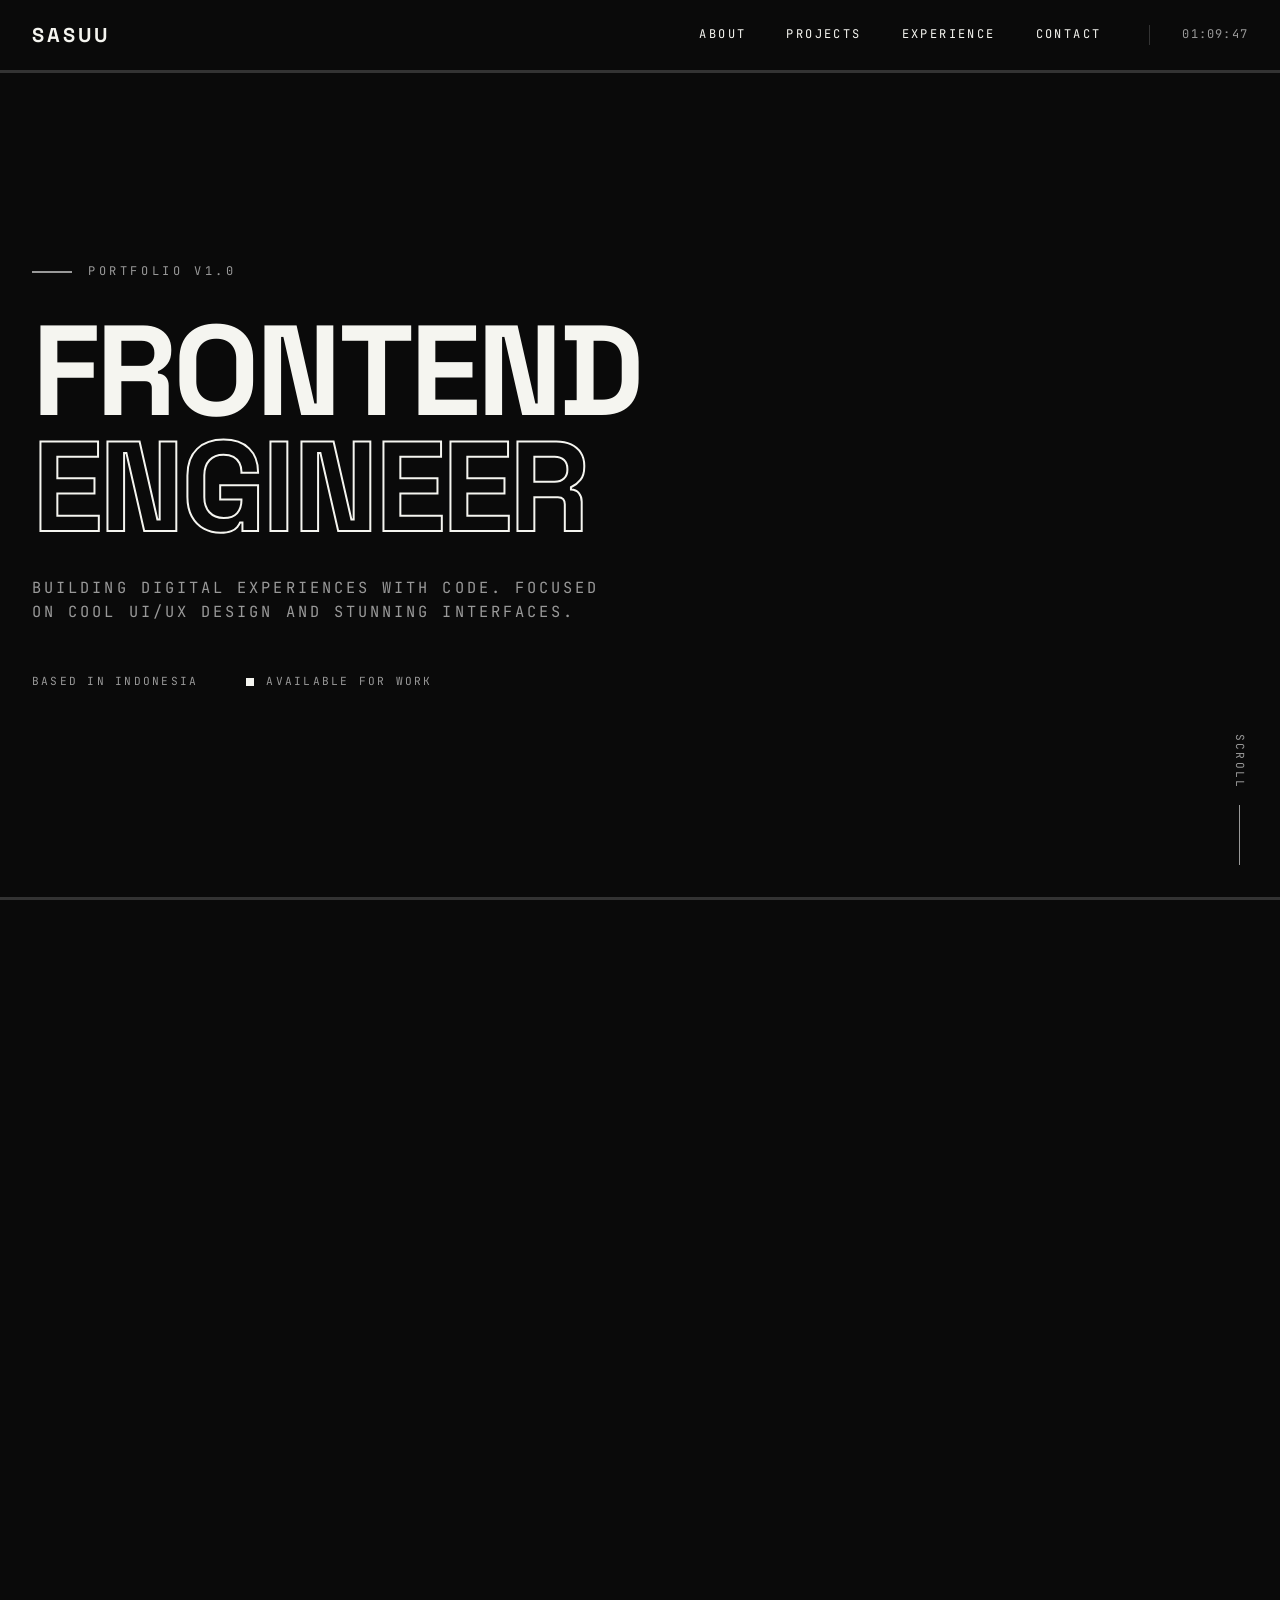
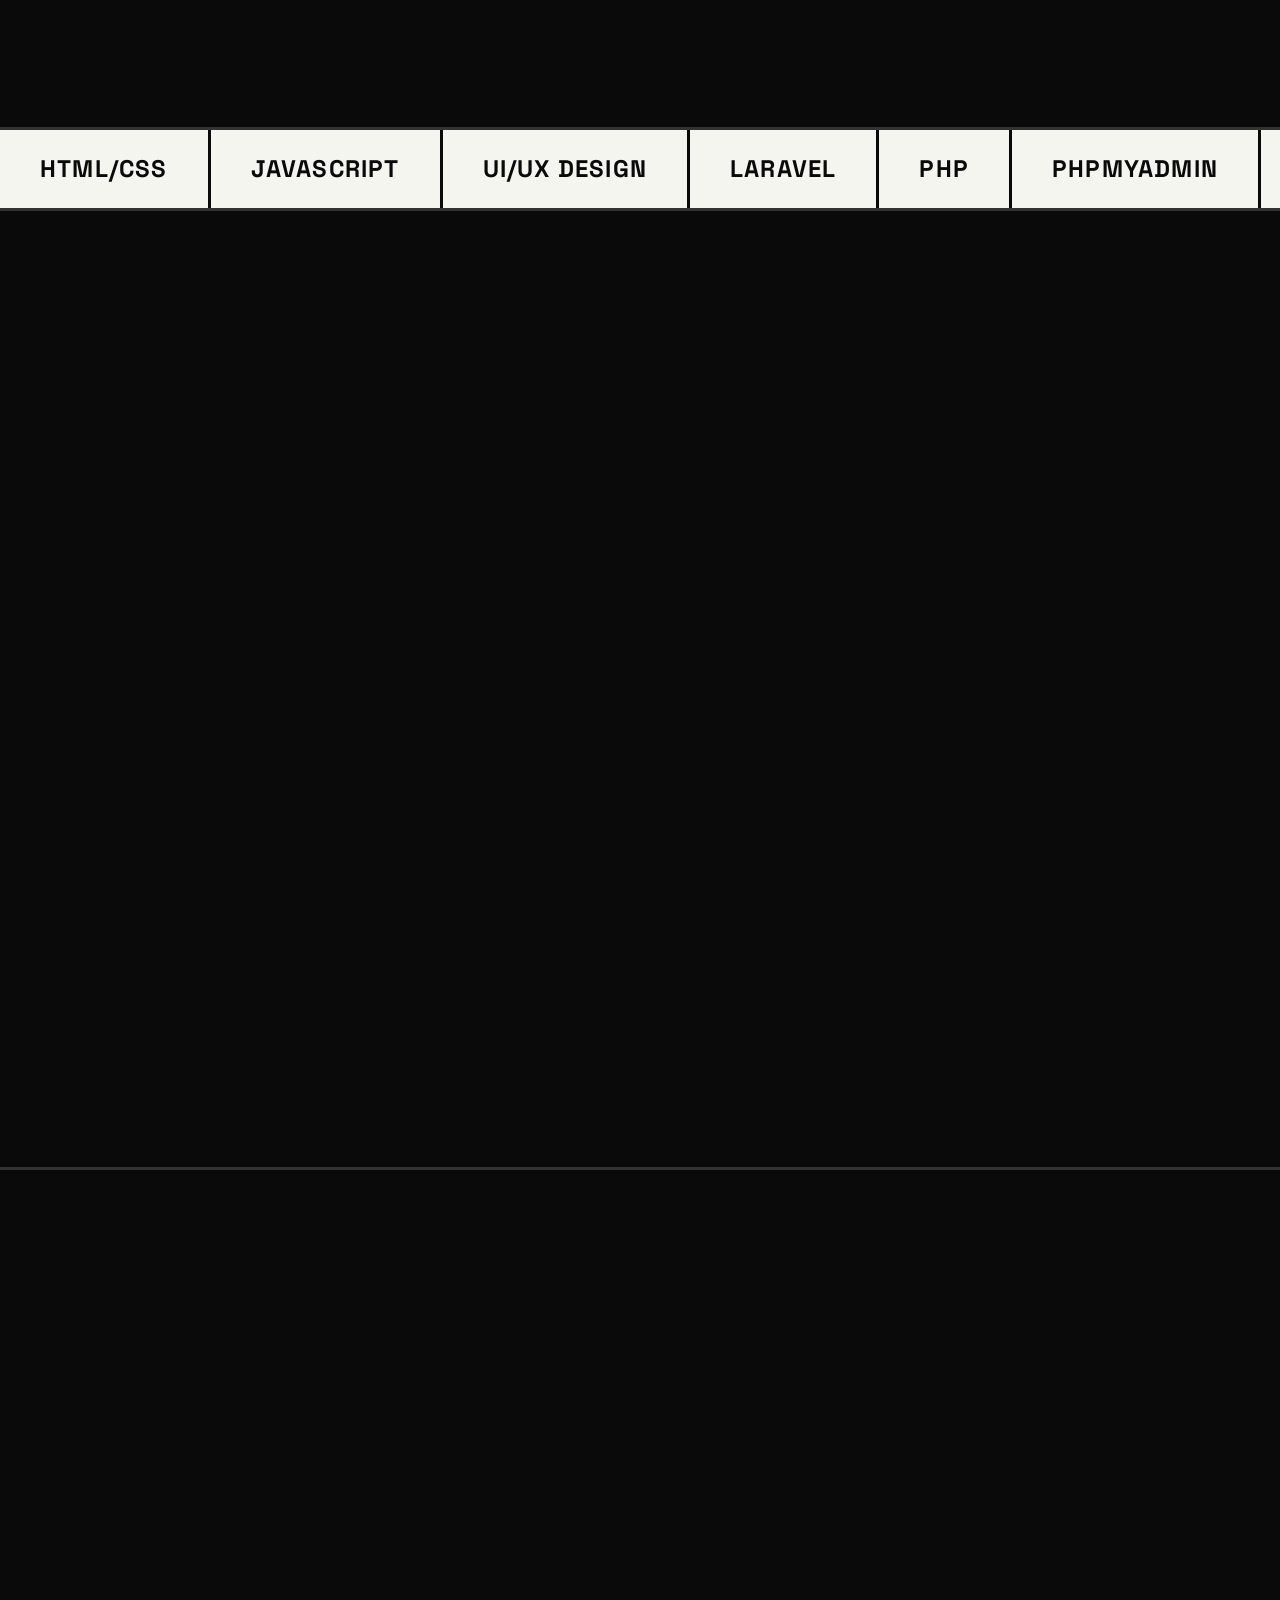
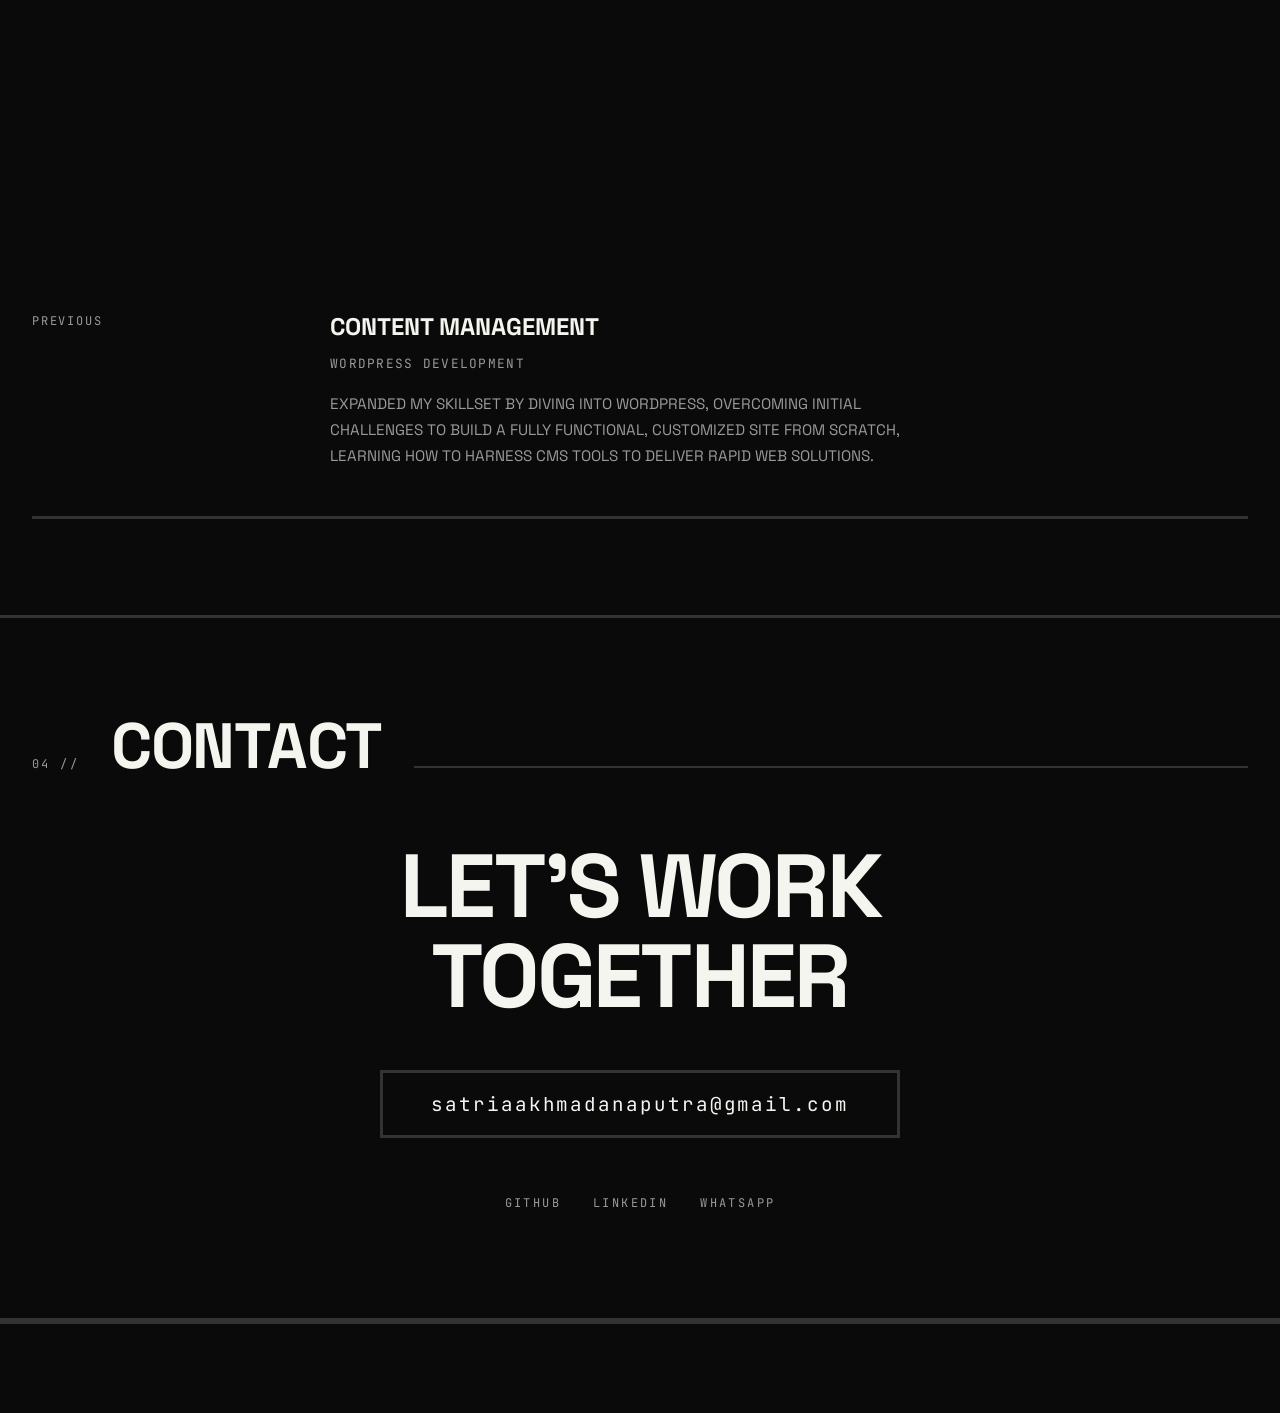
==== commit f98e83db: "adding a new fiture for frontend page" ====
--- a/index.html
+++ b/index.html
@@ -105,7 +105,7 @@
               <div class="stat-label">YEAR EXP</div>
             </div>
             <div class="stat">
-              <div class="stat-number"><span class="counter" data-target="4" data-suffix="+">0</span></div>
+              <div class="stat-number"><span class="counter" data-target="3" data-suffix="+">0</span></div>
               <div class="stat-label">PROJECTS</div>
             </div>
             <div class="stat">
@@ -155,19 +155,19 @@
 
       <div class="projects-grid reveal">
         
-        <div class="project-card" data-category="frontend">
+        <a href="frontend-designs.html" class="project-card" data-category="frontend">
           <div class="project-number">01</div>
-          <h3 class="project-title" data-scramble>FRONTEND PORTFOLIO</h3>
-          <p class="project-desc">A BRUTALIST AND STUNNING FRONTEND PORTFOLIO DEMONSTRATING UI/UX SKILLS.</p>
+          <h3 class="project-title" data-scramble>FRONTEND DESIGNS</h3>
+          <p class="project-desc">A COLLECTION OF MY FRONTEND DESIGNS — CLICK TO BROWSE ALL MY WORK.</p>
           <div class="project-tags">
             <span class="project-tag">HTML/CSS</span>
             <span class="project-tag">JAVASCRIPT</span>
             <span class="project-tag">UI/UX</span>
           </div>
           <div class="project-links">
-            <a href="#" class="project-link" target="_blank" rel="noopener">GITHUB</a>
-          </div>
-        </div>
+            <span class="project-link">VIEW ALL</span>
+          </div>
+        </a>
 
         <div class="project-card" data-category="frontend">
           <div class="project-number">02</div>
@@ -183,21 +183,10 @@
           </div>
         </div>
 
+
+
         <div class="project-card" data-category="frontend">
           <div class="project-number">03</div>
-          <h3 class="project-title" data-scramble>UI/UX DESIGN EXPLORATION</h3>
-          <p class="project-desc">COOL UI/UX DESIGN EXPLORATION THROUGH VIBECODING PRACTICES.</p>
-          <div class="project-tags">
-            <span class="project-tag">DESIGN</span>
-            <span class="project-tag">VIBECODING</span>
-          </div>
-          <div class="project-links">
-            <a href="#" class="project-link" target="_blank" rel="noopener">LIVE DEMO</a>
-          </div>
-        </div>
-
-        <div class="project-card" data-category="frontend">
-          <div class="project-number">04</div>
           <h3 class="project-title" data-scramble>WORDPRESS WEBSITE</h3>
           <p class="project-desc">CUSTOM WORDPRESS SITE FOCUSED ON ACCESSIBILITY AND MODERN DESIGN.</p>
           <div class="project-tags">
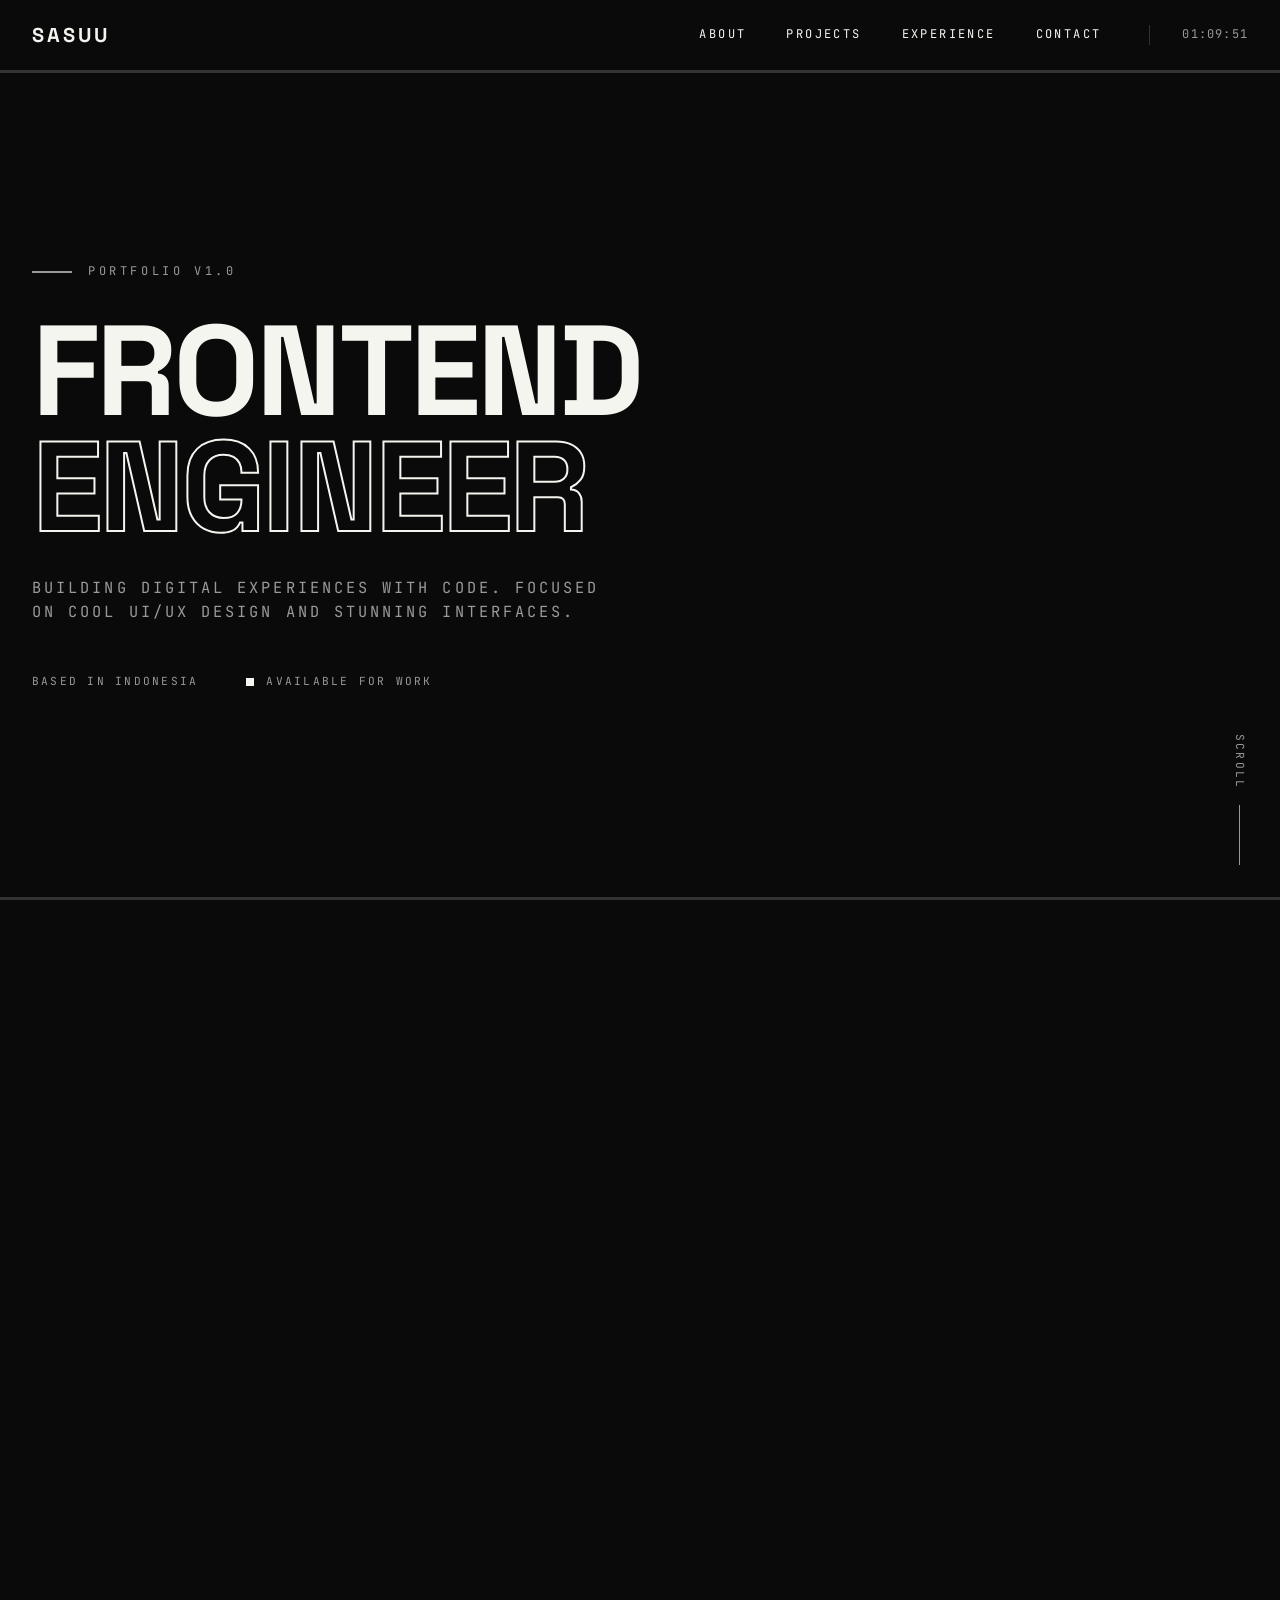
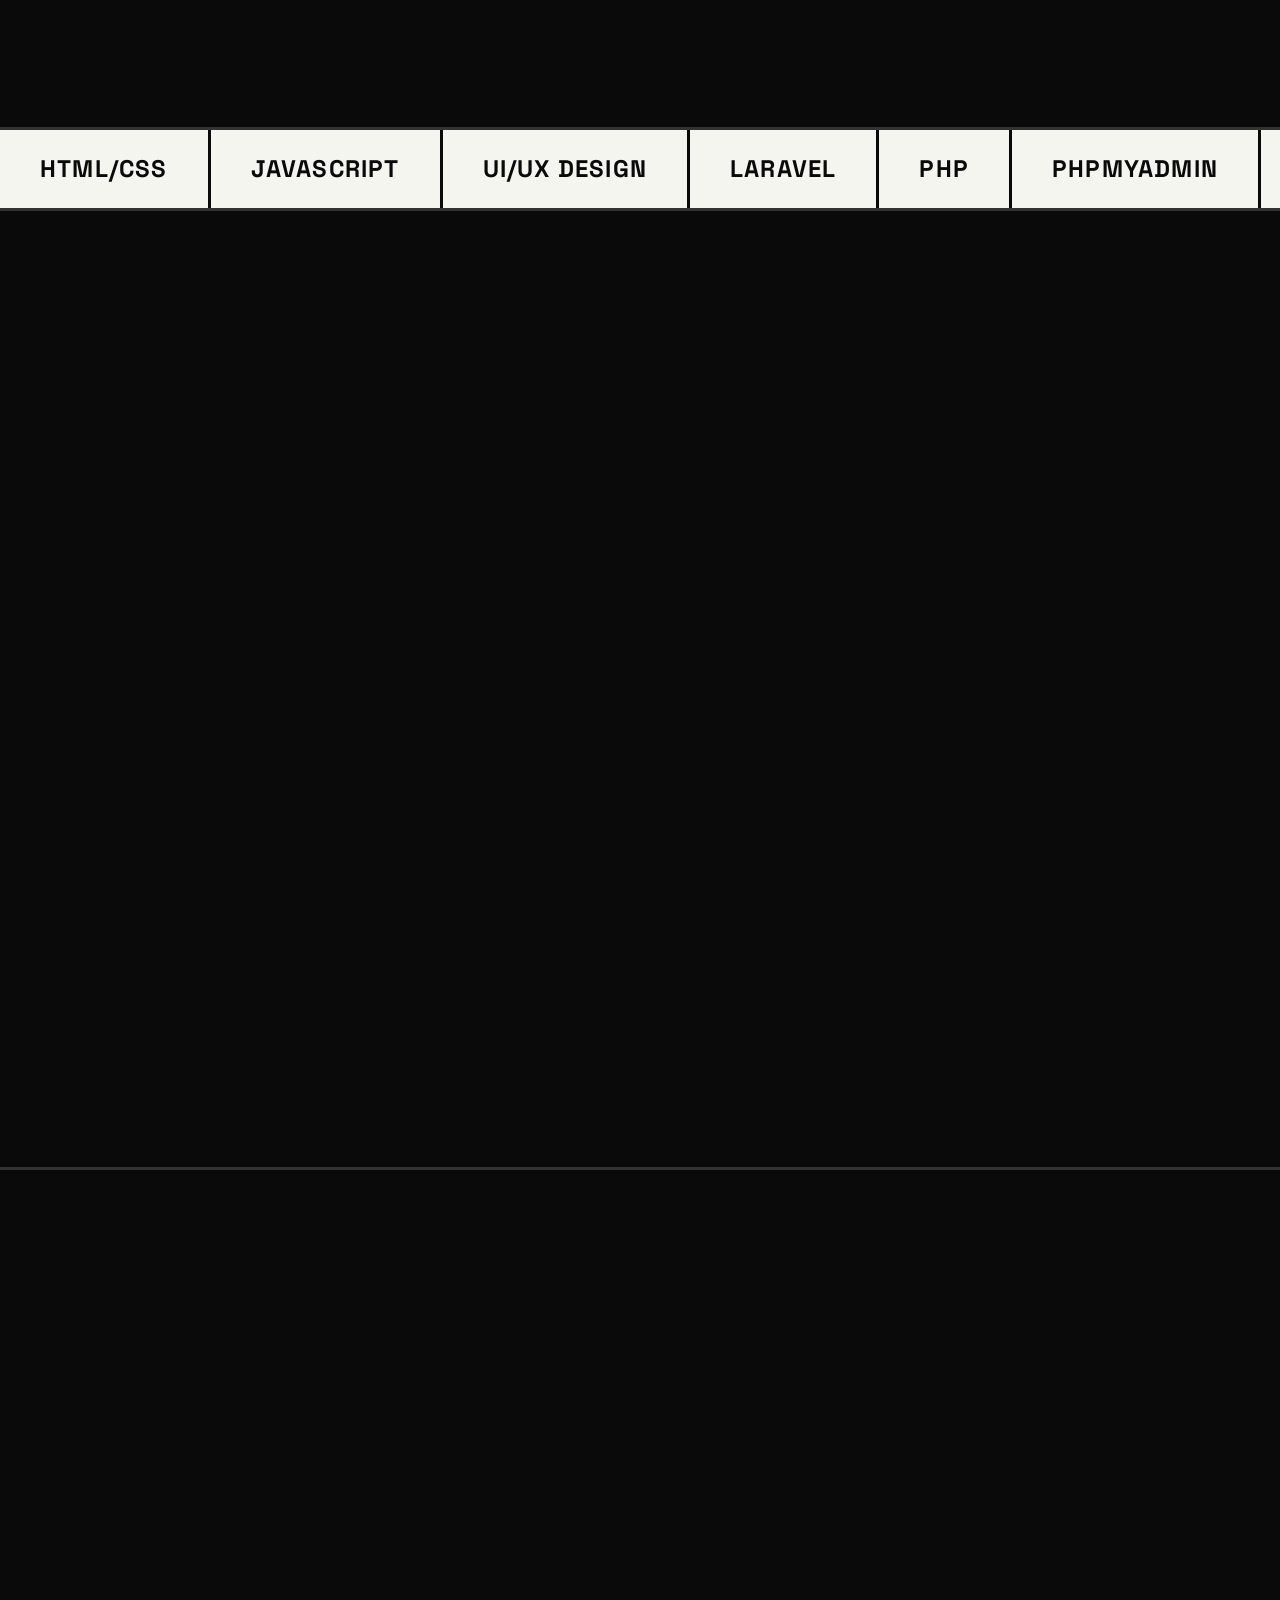
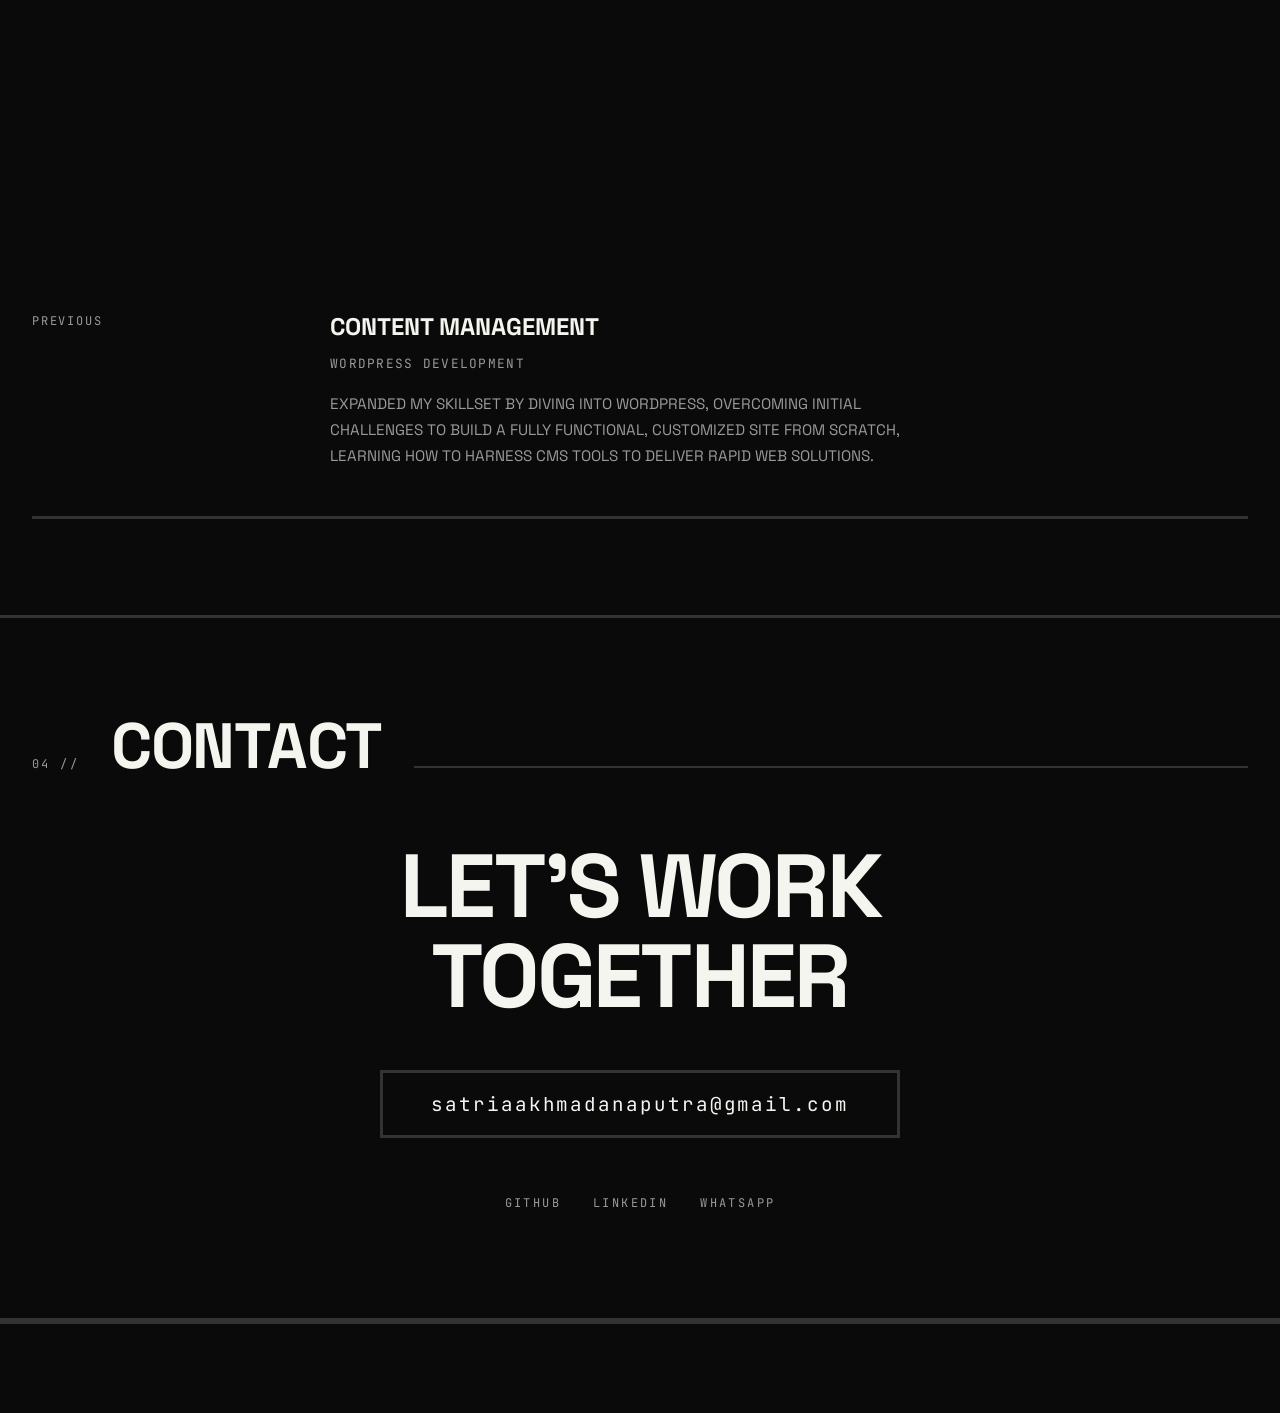
==== commit 27bd0304: "adding a new fiture for frontend page" ====
--- a/index.html
+++ b/index.html
@@ -179,7 +179,7 @@
             <span class="project-tag">PHPMYADMIN</span>
           </div>
           <div class="project-links">
-            <a href="#" class="project-link" target="_blank" rel="noopener">GITHUB</a>
+            <a href="https://github.com/pemula-coding518/keuangan-pribadi" class="project-link" target="_blank" rel="noopener">GITHUB</a>
           </div>
         </div>
 
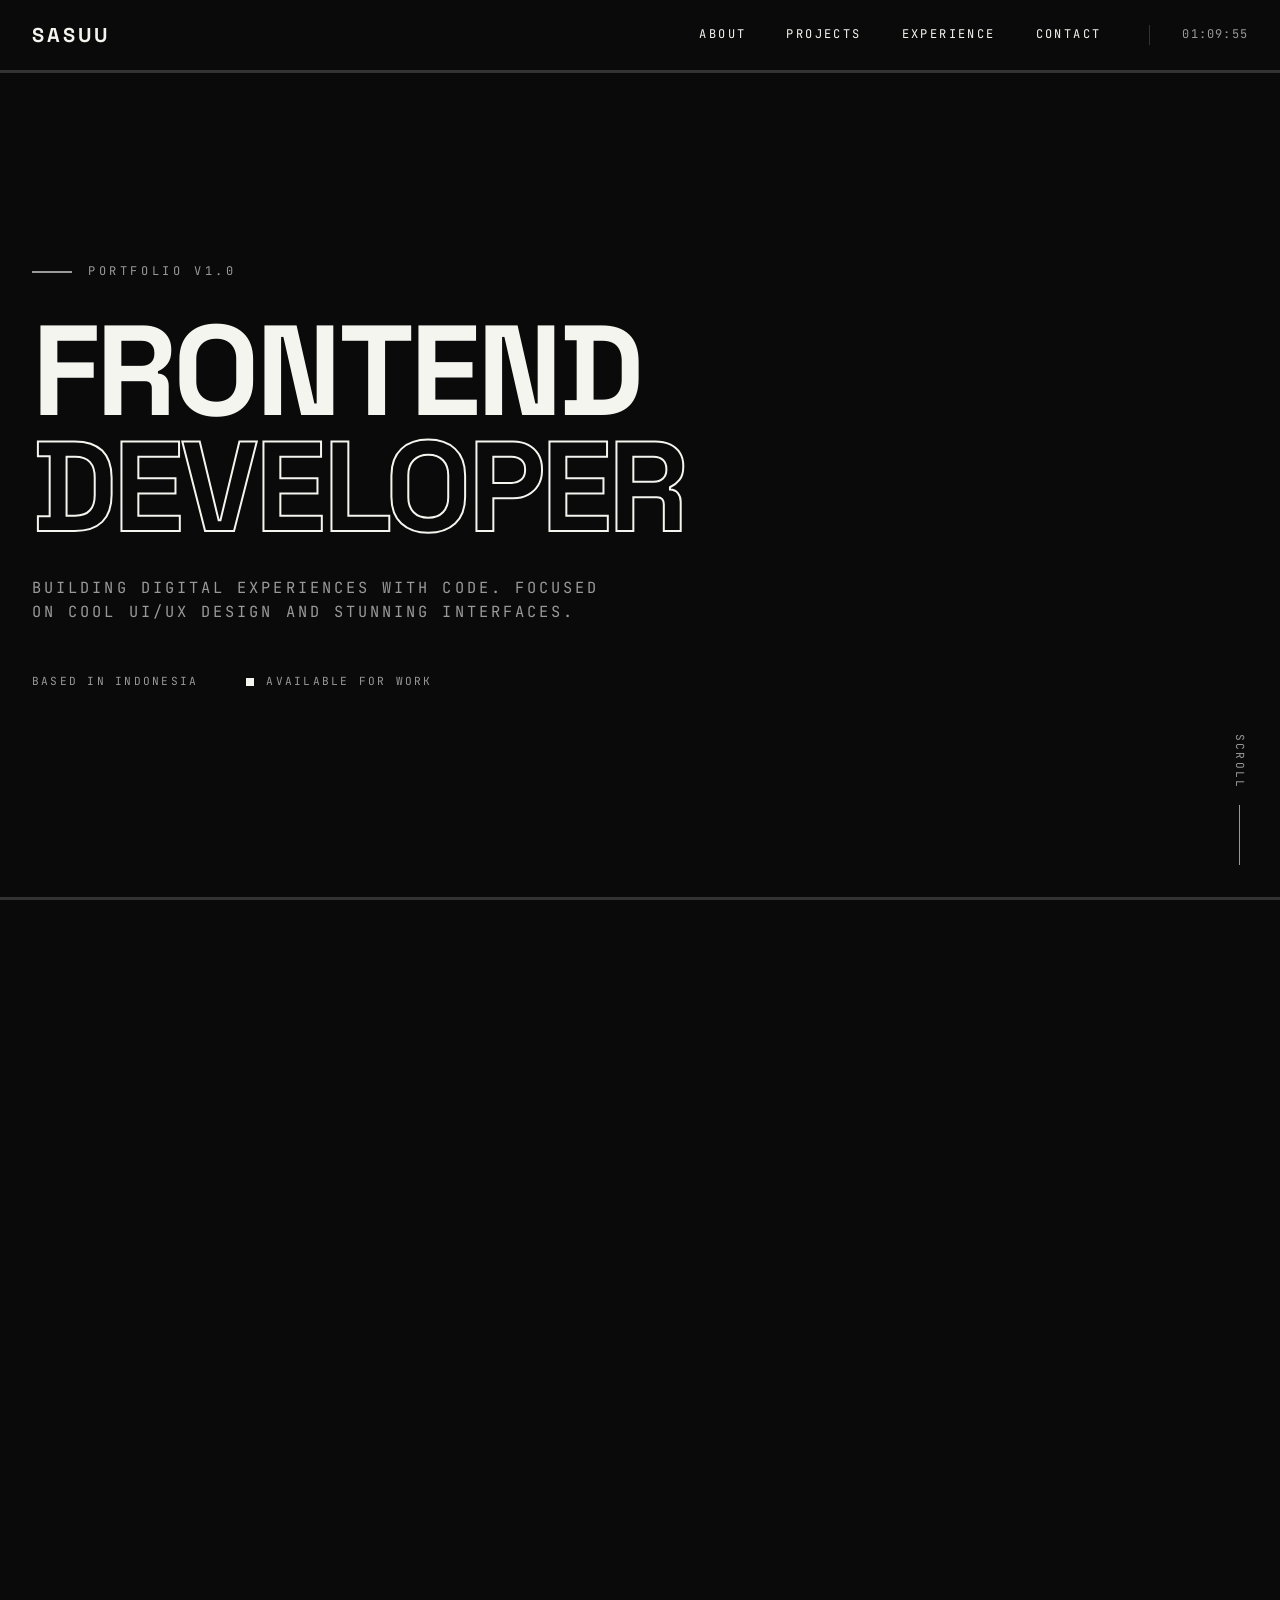
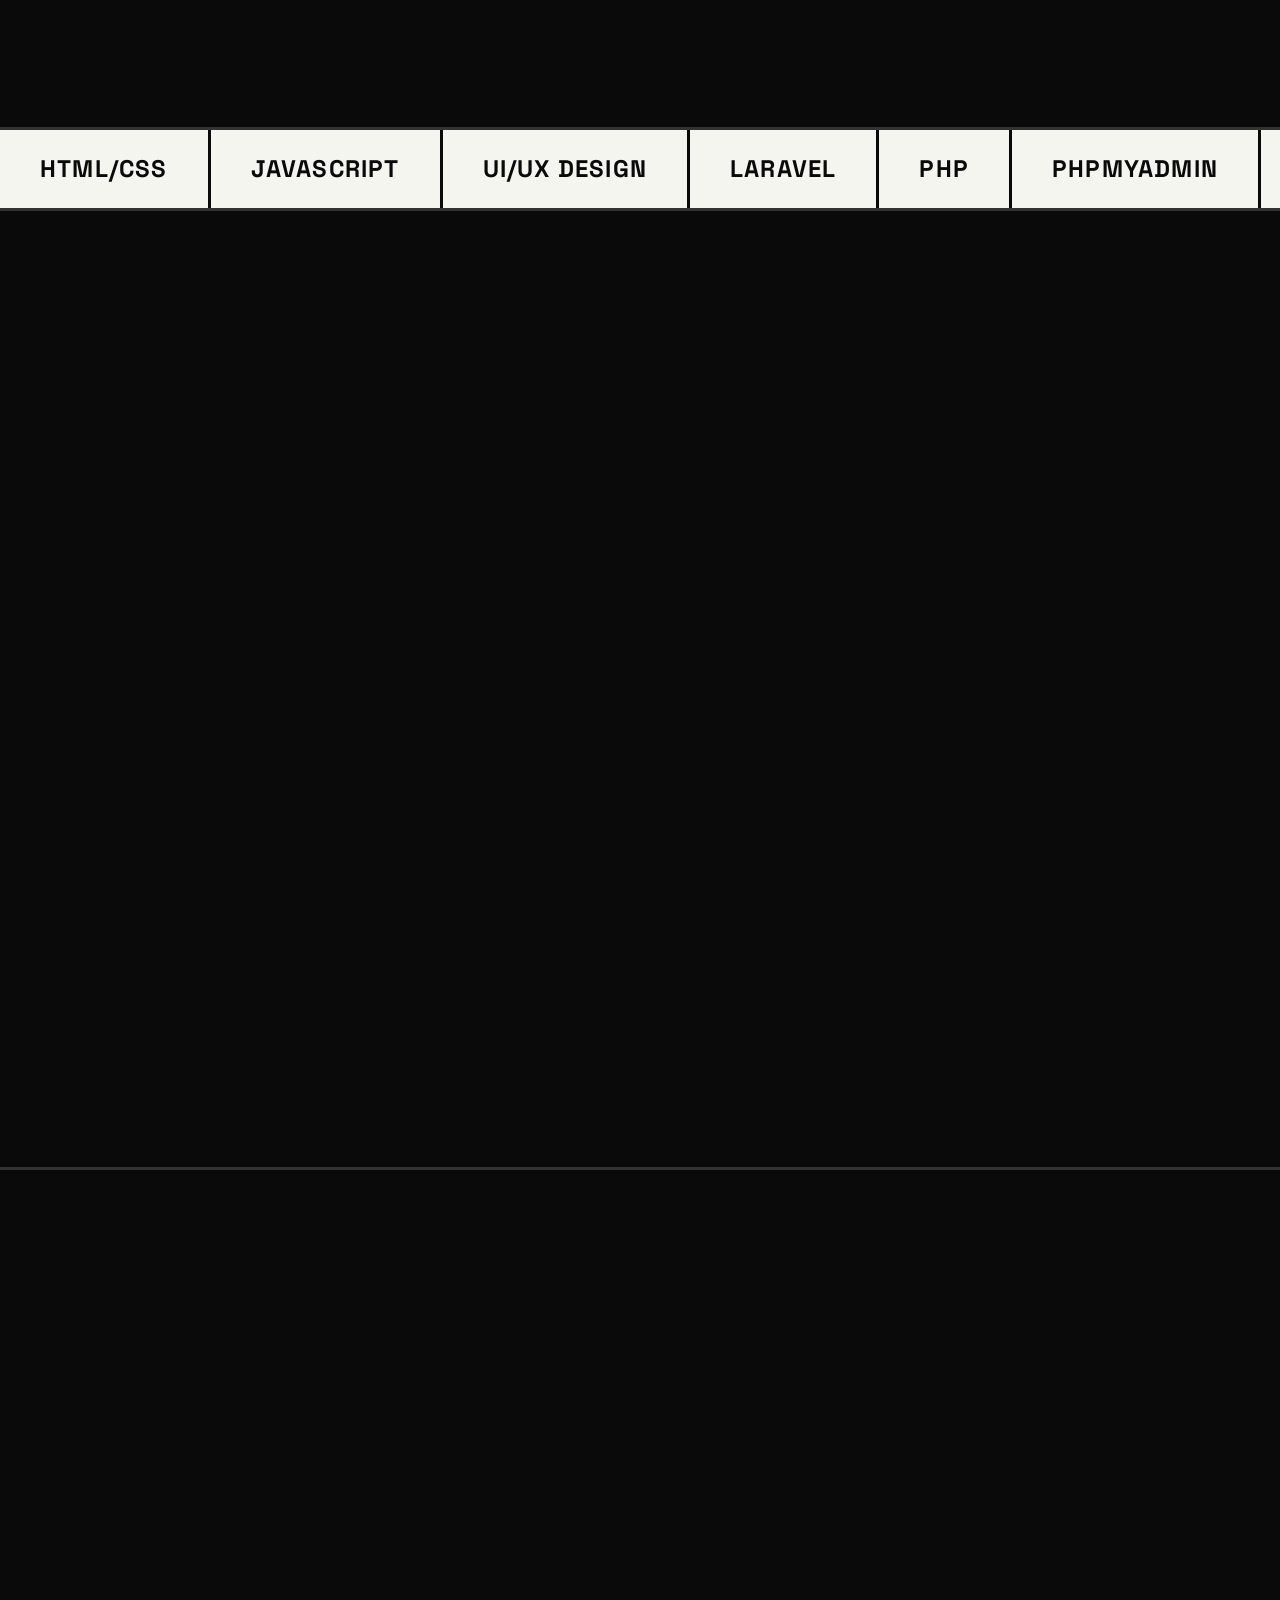
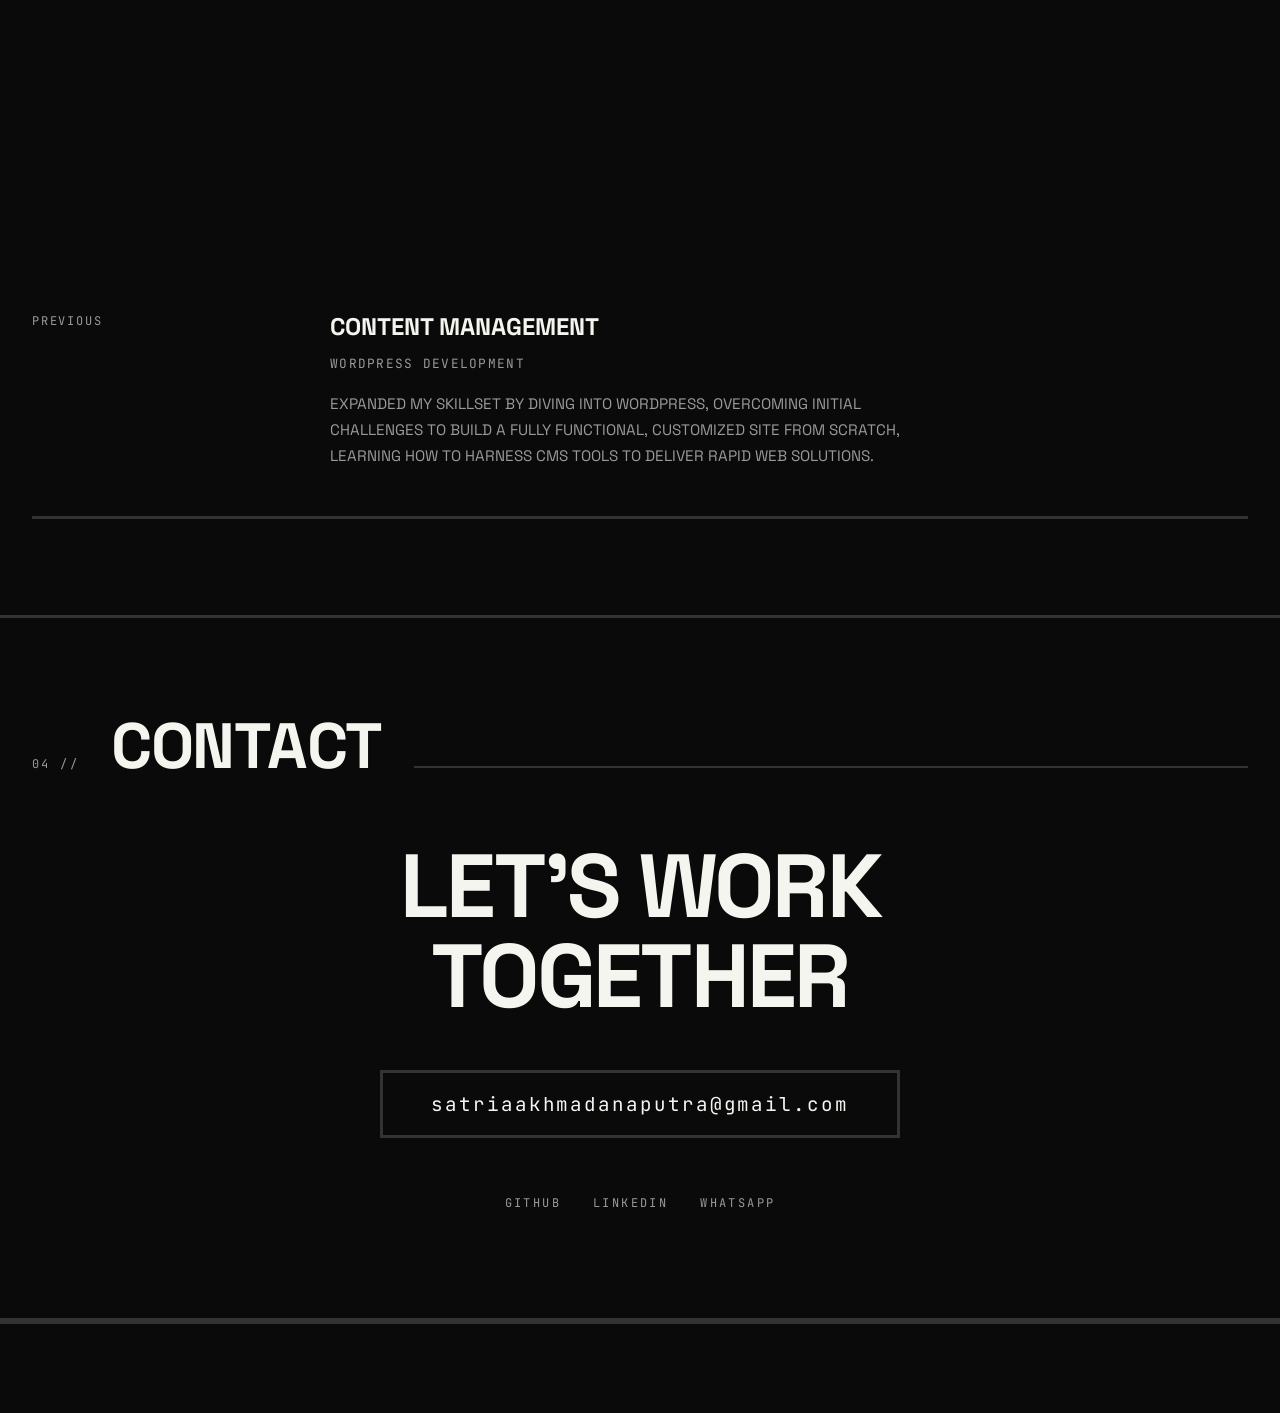
==== commit c2e0dc0b: "adding a new fiture for frontend page" ====
--- a/index.html
+++ b/index.html
@@ -4,11 +4,11 @@
   <meta charset="UTF-8">
   <meta name="viewport" content="width=device-width, initial-scale=1.0">
   
-  <title>SASUU | FRONTEND ENGINEER</title>
-  <meta name="description" content="Portfolio of Satria Akhmadana Putra (Sasuu), a Frontend Engineer building digital experiences with code.">
-  
-  <meta property="og:title" content="SASUU | FRONTEND ENGINEER">
-  <meta property="og:description" content="Portfolio of Satria Akhmadana Putra (Sasuu), a Frontend Engineer.">
+  <title>SASUU | FRONTEND DEVELOPER</title>
+  <meta name="description" content="Portfolio of Satria Akhmadana Putra (Sasuu), a Frontend Developer building digital experiences with code.">
+  
+  <meta property="og:title" content="SASUU | FRONTEND DEVELOPER">
+  <meta property="og:description" content="Portfolio of Satria Akhmadana Putra (Sasuu), a Frontend Developer.">
   <meta property="og:type" content="website">
   
   <link rel="icon" type="image/svg+xml" href="data:image/svg+xml,<svg xmlns=%22http://www.w3.org/2000/svg%22 viewBox=%220 0 100 100%22><rect width=%22100%22 height=%22100%22 fill=%22%230A0A0A%22/><text y=%2250%22 x=%2250%22 fill=%22%23F5F5F0%22 font-family=%22sans-serif%22 font-size=%2240%22 dominant-baseline=%22middle%22 text-anchor=%22middle%22>SA</text></svg>">
@@ -57,7 +57,7 @@
       
       <h1 class="hero-title reveal">
         <span data-scramble>FRONTEND</span>
-        <span class="outline-text" data-scramble>ENGINEER</span>
+        <span class="outline-text" data-scramble>DEVELOPER</span>
       </h1>
       
       <p class="hero-subtitle reveal">
@@ -94,7 +94,7 @@
         
         <div class="about-content">
           <p class="about-bio">
-            I AM <strong>SATRIA AKHMADANA PUTRA</strong>, ALSO KNOWN AS <strong>SASUU</strong> ONLINE. I AM A FRONTEND ENGINEER SPECIALIZING IN BUILDING EXCEPTIONAL DIGITAL EXPERIENCES.
+            I AM <strong>SATRIA AKHMADANA PUTRA</strong>, ALSO KNOWN AS <strong>SASUU</strong> ONLINE. I AM A FRONTEND DEVELOPER SPECIALIZING IN BUILDING EXCEPTIONAL DIGITAL EXPERIENCES.
             <br><br>
             MY EXPERTISE IS IN <strong>FRONTEND DEVELOPMENT</strong> AND DESIGNING COOL UI/UX EXPERIENCES THROUGH VIBECODING. I FOCUS ON CREATING ACCESSIBLE, HUMAN-CENTERED PRODUCTS WITH STUNNING INTERFACES.
           </p>
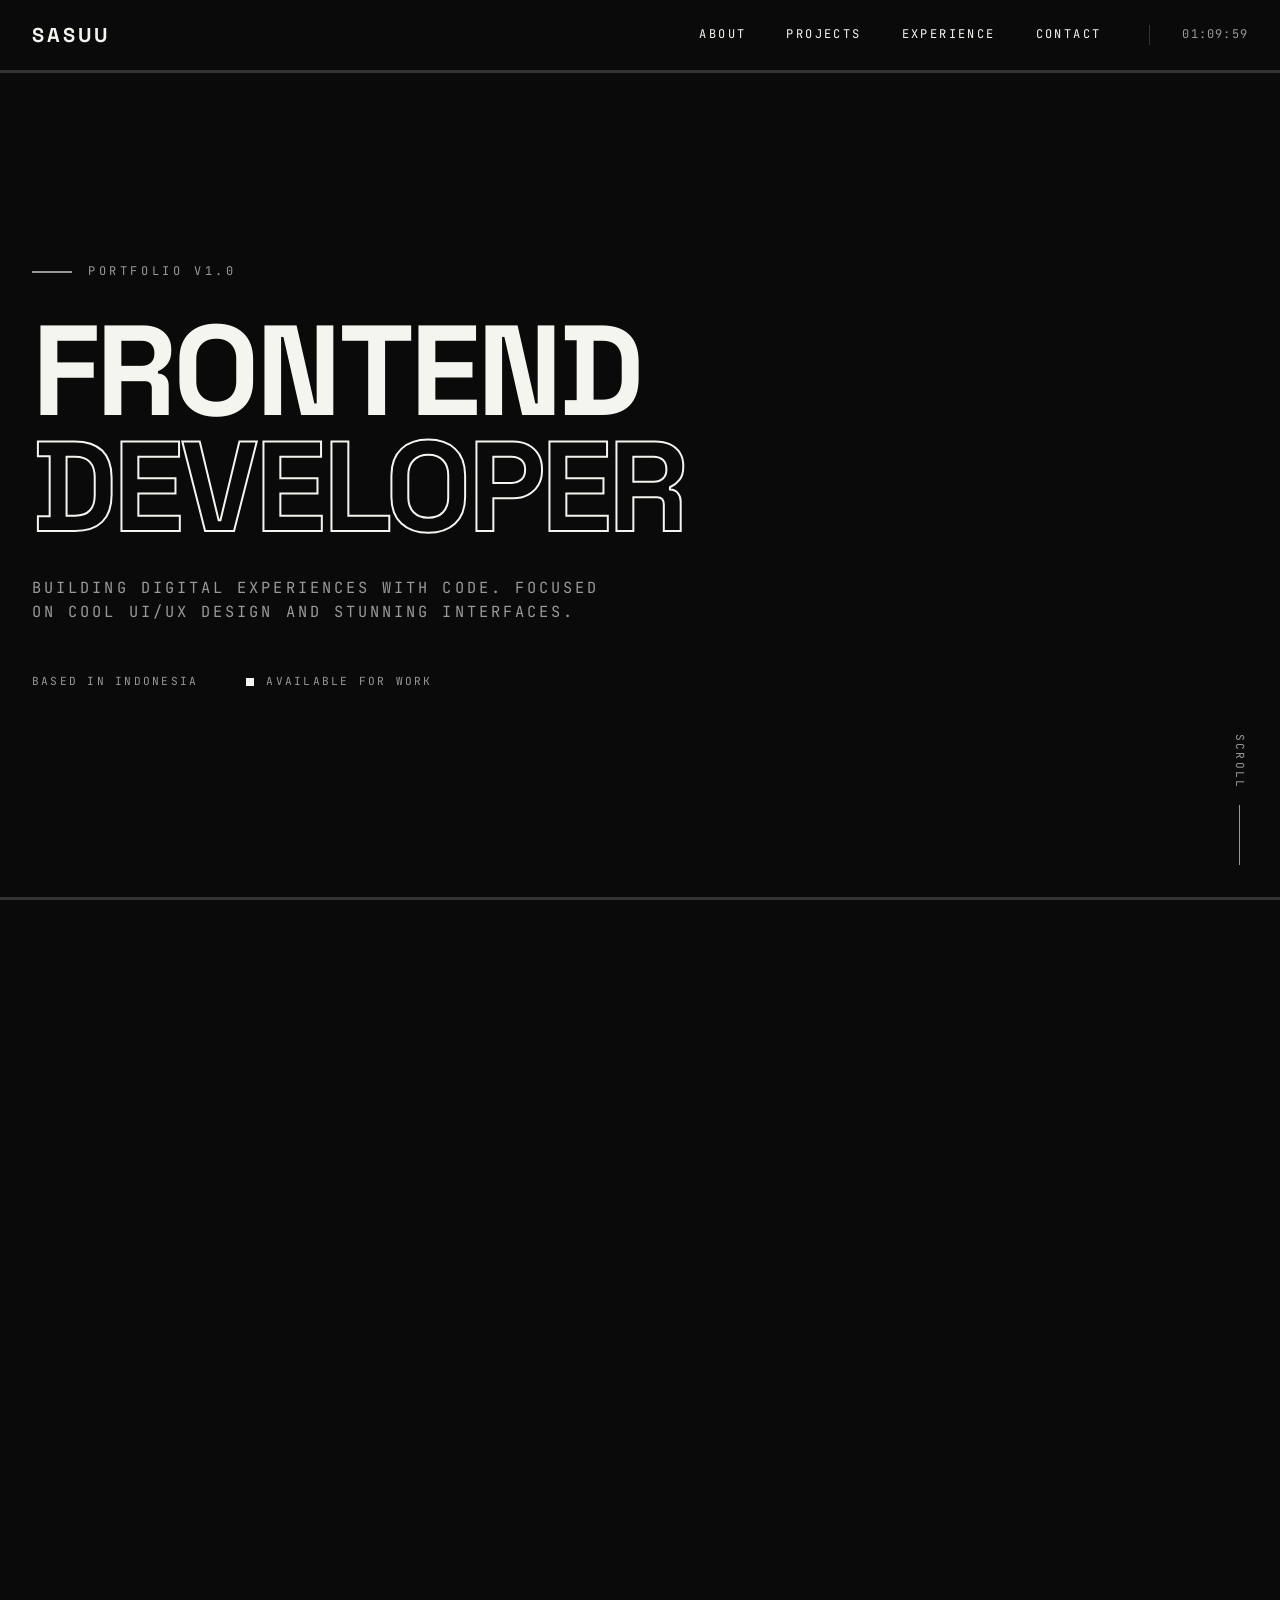
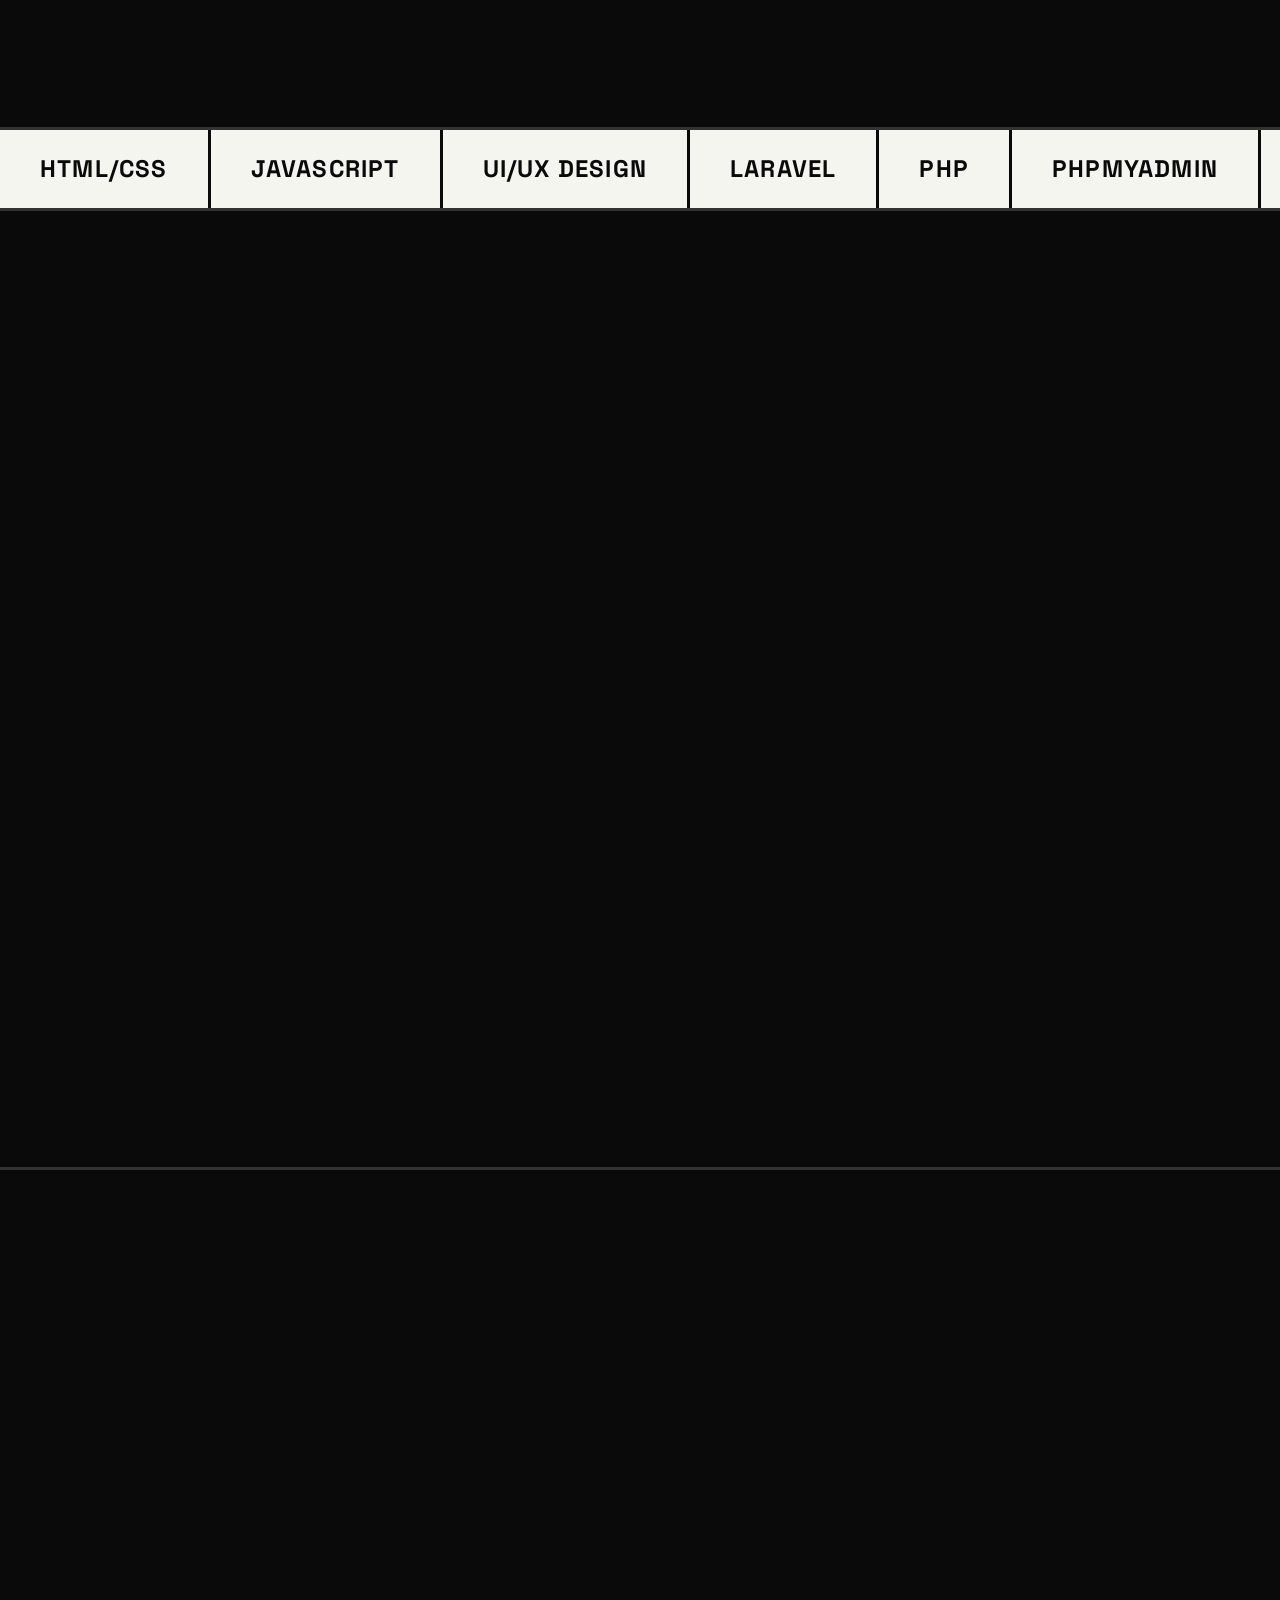
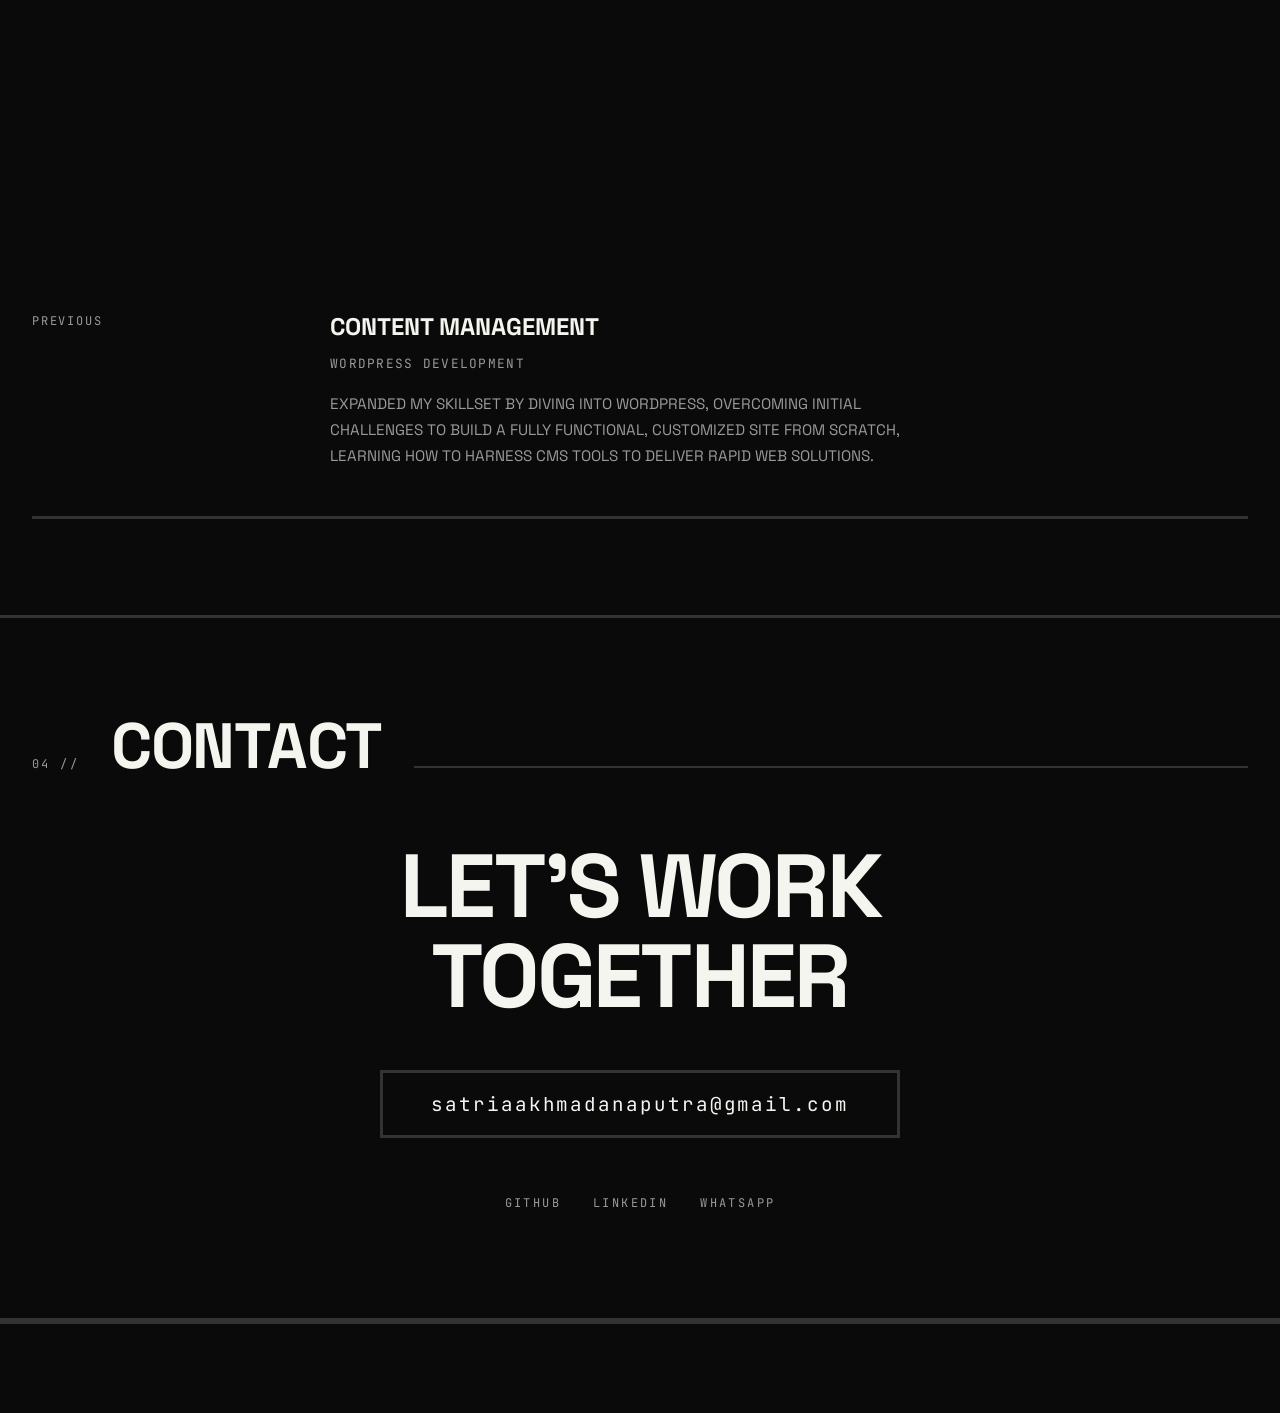
==== commit ea6f263d: "adding a new fiture for frontend page" ====
--- a/index.html
+++ b/index.html
@@ -101,8 +101,8 @@
 
           <div class="about-stats">
             <div class="stat">
-              <div class="stat-number"><span class="counter" data-target="1" data-suffix="">0</span></div>
-              <div class="stat-label">YEAR EXP</div>
+              <div class="stat-number"><span class="counter" data-target="3" data-suffix="">0</span></div>
+              <div class="stat-label">MONTH EXP</div>
             </div>
             <div class="stat">
               <div class="stat-number"><span class="counter" data-target="3" data-suffix="+">0</span></div>
